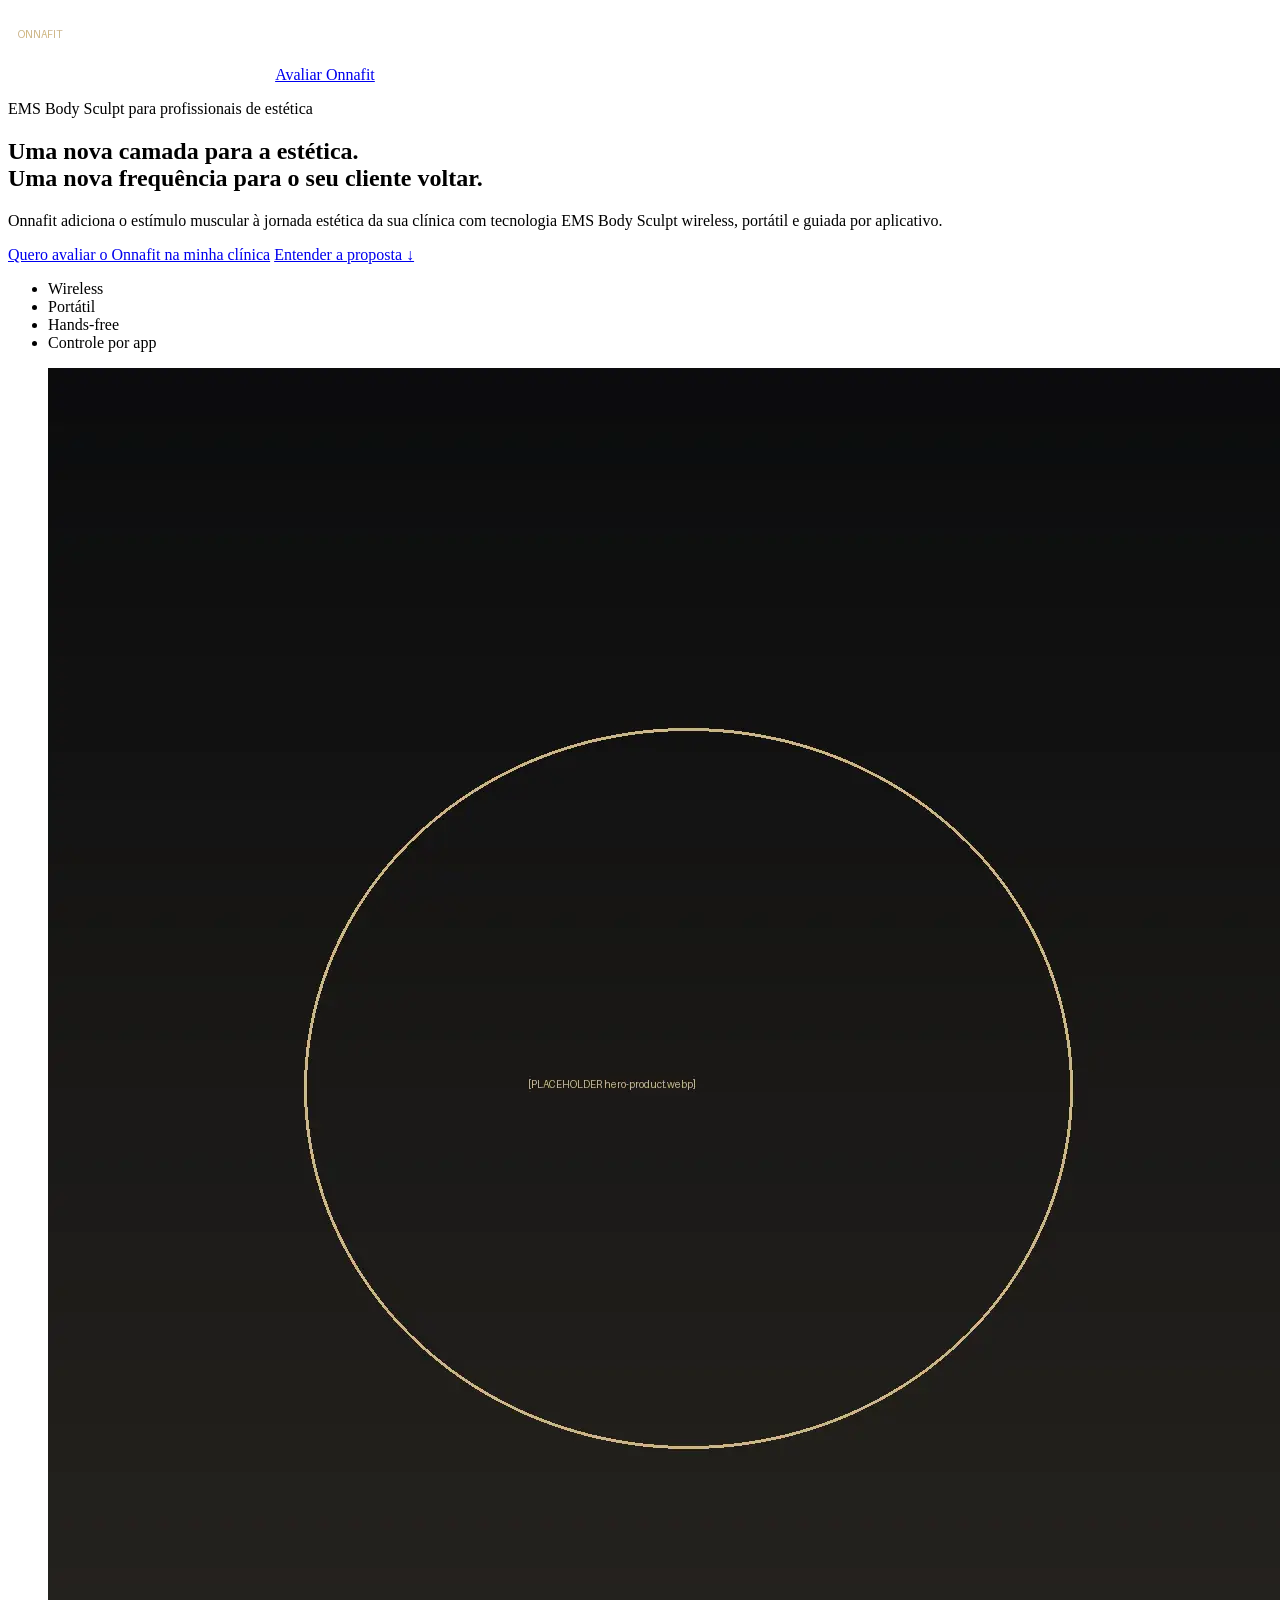
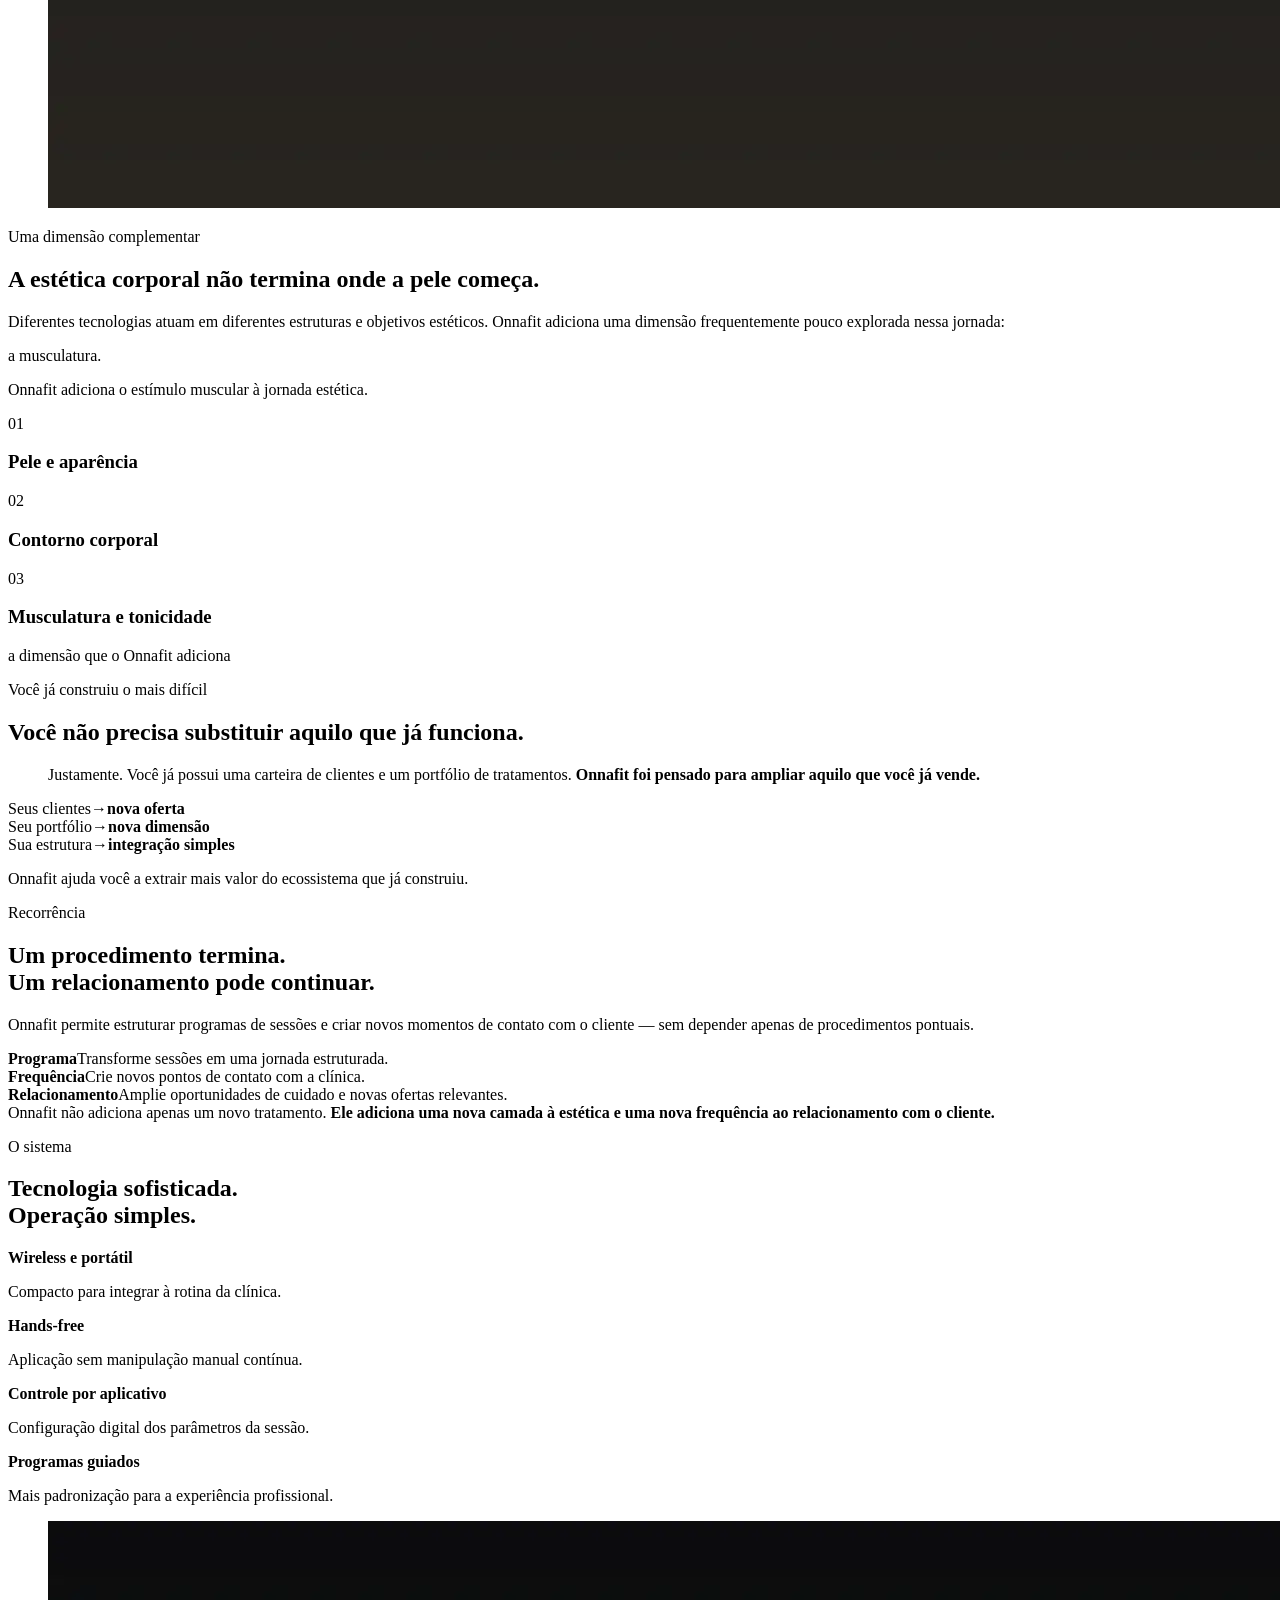
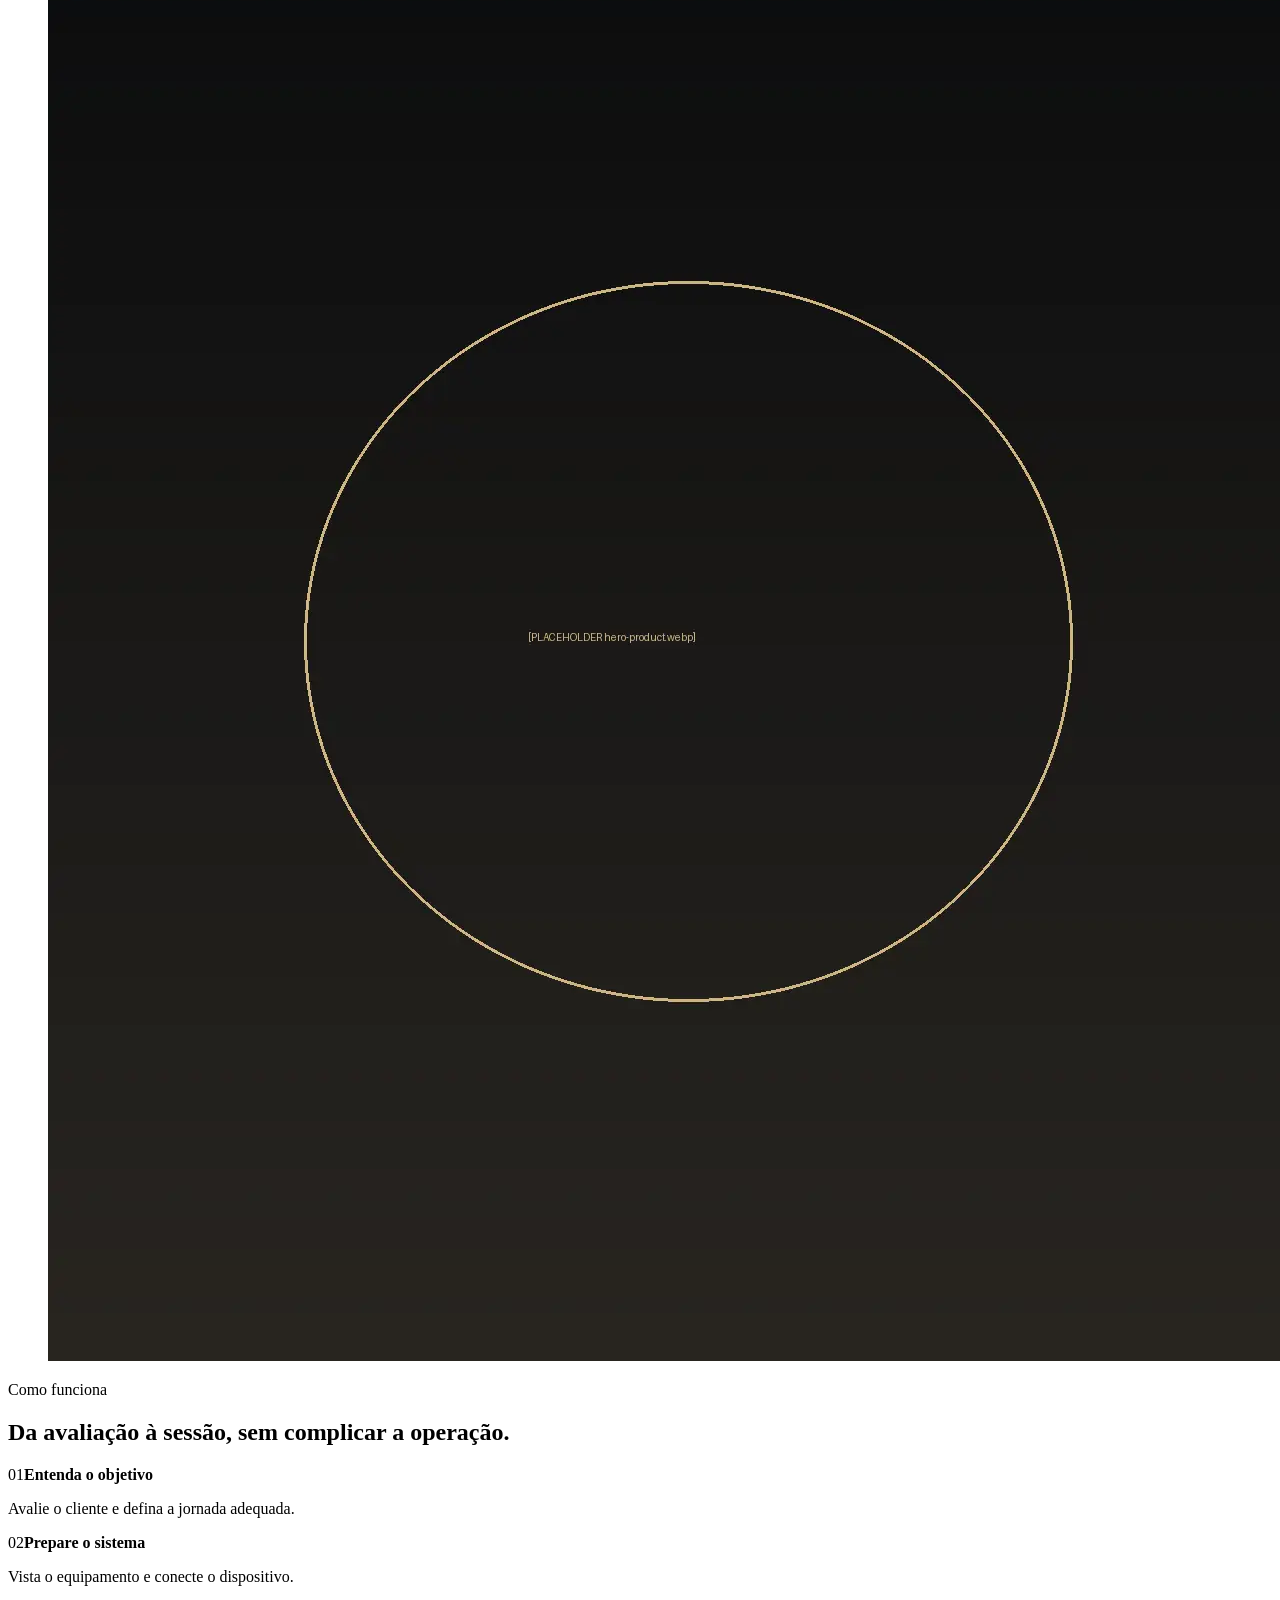
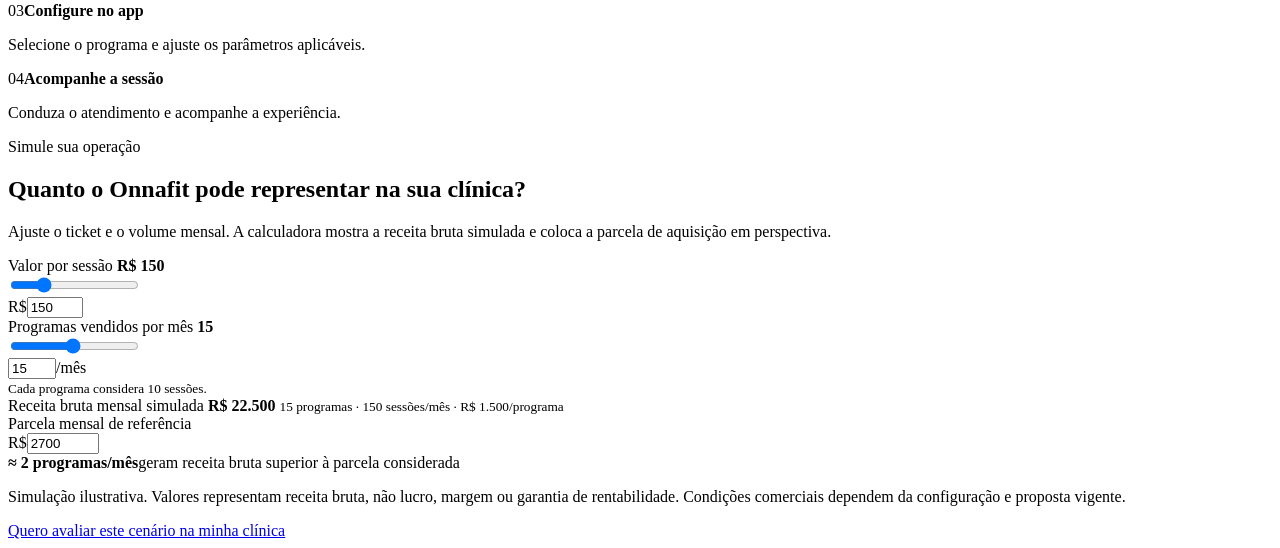
==== clean-preview/index.html @ ffbfd0e7 "Publica clean preview da LP no main" ====
<!doctype html>
<html lang="pt-BR">
<head>
  <meta charset="utf-8">
  <meta name="viewport" content="width=device-width,initial-scale=1,viewport-fit=cover">
  <title>Onnafit — Uma nova camada para a estética</title>
  <meta name="description" content="Onnafit adiciona o estímulo muscular à jornada estética da sua clínica, criando novas possibilidades de recorrência e relacionamento com seus clientes.">
  <meta name="robots" content="noindex,nofollow">
  <meta name="theme-color" content="#0b0c0d">
  <link rel="preconnect" href="https://fonts.googleapis.com">
  <link rel="preconnect" href="https://fonts.gstatic.com" crossorigin>
  <link href="https://fonts.googleapis.com/css2?family=Manrope:wght@400;500;600;700;800&display=swap" rel="stylesheet">
  <link rel="stylesheet" href="styles.css">
</head>
<body>
<header class="topbar">
  <div class="wrap topbar-inner">
    <img src="../assets/onnafit-logo.webp" alt="Onnafit" class="logo">
    <a class="btn btn-outline btn-small" href="#contato">Avaliar Onnafit</a>
  </div>
</header>

<main>
  <section class="hero dark">
    <div class="wrap hero-grid">
      <div class="hero-copy">
        <p class="eyebrow">EMS Body Sculpt para profissionais de estética</p>
        <h1>Uma nova camada para a estética.<br><span>Uma nova frequência para o seu cliente voltar.</span></h1>
        <p class="hero-lead">Onnafit adiciona o estímulo muscular à jornada estética da sua clínica com tecnologia EMS Body Sculpt wireless, portátil e guiada por aplicativo.</p>
        <div class="hero-actions">
          <a class="btn btn-gold" href="#contato">Quero avaliar o Onnafit na minha clínica</a>
          <a class="text-link" href="#camada">Entender a proposta ↓</a>
        </div>
        <ul class="attribute-line"><li>Wireless</li><li>Portátil</li><li>Hands-free</li><li>Controle por app</li></ul>
      </div>
      <figure class="hero-media">
        <img src="../assets/hero-product.webp" alt="Sistema Onnafit com vestimenta, dispositivo e aplicativo">
      </figure>
    </div>
  </section>

  <section class="section light" id="camada">
    <div class="wrap split-intro">
      <div>
        <p class="eyebrow ink">Uma dimensão complementar</p>
        <h2>A estética corporal não termina onde a pele começa.</h2>
      </div>
      <div class="intro-copy">
        <p>Diferentes tecnologias atuam em diferentes estruturas e objetivos estéticos. Onnafit adiciona uma dimensão frequentemente pouco explorada nessa jornada:</p>
        <p class="muscle-word">a musculatura.</p>
        <p class="strong-line">Onnafit adiciona o estímulo muscular à jornada estética.</p>
      </div>
    </div>

    <div class="wrap dimensions" aria-label="Dimensões da jornada estética">
      <article><span>01</span><h3>Pele e aparência</h3></article>
      <article><span>02</span><h3>Contorno corporal</h3></article>
      <article class="active"><span>03</span><h3>Musculatura e tonicidade</h3><p>a dimensão que o Onnafit adiciona</p></article>
    </div>
  </section>

  <section class="section cream" id="complementaridade">
    <div class="wrap statement-grid">
      <div>
        <p class="eyebrow ink">Você já construiu o mais difícil</p>
        <h2>Você não precisa substituir aquilo que já funciona.</h2>
      </div>
      <blockquote>Justamente. Você já possui uma carteira de clientes e um portfólio de tratamentos. <strong>Onnafit foi pensado para ampliar aquilo que você já vende.</strong></blockquote>
    </div>
    <div class="wrap value-map">
      <div><span>Seus clientes</span><b>→</b><strong>nova oferta</strong></div>
      <div><span>Seu portfólio</span><b>→</b><strong>nova dimensão</strong></div>
      <div><span>Sua estrutura</span><b>→</b><strong>integração simples</strong></div>
    </div>
    <p class="wrap center-closing">Onnafit ajuda você a extrair mais valor do ecossistema que já construiu.</p>
  </section>

  <section class="section dark" id="recorrencia">
    <div class="wrap recurring-grid">
      <div class="recurring-copy">
        <p class="eyebrow">Recorrência</p>
        <h2>Um procedimento termina.<br><span>Um relacionamento pode continuar.</span></h2>
        <p>Onnafit permite estruturar programas de sessões e criar novos momentos de contato com o cliente — sem depender apenas de procedimentos pontuais.</p>
      </div>
      <div class="recurring-cards">
        <article><strong>Programa</strong><span>Transforme sessões em uma jornada estruturada.</span></article>
        <article><strong>Frequência</strong><span>Crie novos pontos de contato com a clínica.</span></article>
        <article><strong>Relacionamento</strong><span>Amplie oportunidades de cuidado e novas ofertas relevantes.</span></article>
      </div>
    </div>
    <div class="wrap thesis-box">Onnafit não adiciona apenas um novo tratamento. <strong>Ele adiciona uma nova camada à estética e uma nova frequência ao relacionamento com o cliente.</strong></div>
  </section>

  <section class="section light" id="produto">
    <div class="wrap product-grid">
      <div class="product-copy">
        <p class="eyebrow ink">O sistema</p>
        <h2>Tecnologia sofisticada.<br><span>Operação simples.</span></h2>
        <div class="features">
          <article><b>Wireless e portátil</b><p>Compacto para integrar à rotina da clínica.</p></article>
          <article><b>Hands-free</b><p>Aplicação sem manipulação manual contínua.</p></article>
          <article><b>Controle por aplicativo</b><p>Configuração digital dos parâmetros da sessão.</p></article>
          <article><b>Programas guiados</b><p>Mais padronização para a experiência profissional.</p></article>
        </div>
      </div>
      <figure class="product-media">
        <img src="https://onafit.xn--tria-4na.com/assets/protocolos.webp" alt="Ecossistema Onnafit com vestimenta, dispositivo e aplicativo" loading="lazy" onerror="this.onerror=null;this.src='../assets/hero-product.webp'">
      </figure>
    </div>
  </section>

  <section class="section cream" id="como-funciona">
    <div class="wrap">
      <p class="eyebrow ink">Como funciona</p>
      <h2 class="compact-title">Da avaliação à sessão, sem complicar a operação.</h2>
      <div class="steps">
        <article><span>01</span><b>Entenda o objetivo</b><p>Avalie o cliente e defina a jornada adequada.</p></article>
        <article><span>02</span><b>Prepare o sistema</b><p>Vista o equipamento e conecte o dispositivo.</p></article>
        <article><span>03</span><b>Configure no app</b><p>Selecione o programa e ajuste os parâmetros aplicáveis.</p></article>
        <article><span>04</span><b>Acompanhe a sessão</b><p>Conduza o atendimento e acompanhe a experiência.</p></article>
      </div>
    </div>
  </section>

  <section class="section light" id="calculadora">
    <div class="wrap calc-intro">
      <div>
        <p class="eyebrow ink">Simule sua operação</p>
        <h2>Quanto o Onnafit pode representar na sua clínica?</h2>
      </div>
      <p>Ajuste o ticket e o volume mensal. A calculadora mostra a receita bruta simulada e coloca a parcela de aquisição em perspectiva.</p>
    </div>

    <div class="wrap calculator" id="calculator">
      <div class="calc-controls">
        <div>
          <label>Valor por sessão <strong id="priceLabel">R$ 150</strong></label>
          <div class="control-row"><input id="priceRange" type="range" min="120" max="250" step="5" value="150"><div class="number-box"><span>R$</span><input id="priceInput" type="number" min="120" max="250" step="5" value="150" inputmode="numeric"></div></div>
        </div>
        <div>
          <label>Programas vendidos por mês <strong id="programLabel">15</strong></label>
          <div class="control-row"><input id="programRange" type="range" min="1" max="30" step="1" value="15"><div class="number-box"><input id="programInput" type="number" min="1" max="30" step="1" value="15" inputmode="numeric"><span>/mês</span></div></div>
          <small>Cada programa considera 10 sessões.</small>
        </div>
      </div>

      <div class="calc-output">
        <div class="revenue-card">
          <span>Receita bruta mensal simulada</span>
          <strong id="monthlyRevenue">R$ 22.500</strong>
          <small id="scenarioText">15 programas · 150 sessões/mês · R$ 1.500/programa</small>
        </div>
        <div class="installment-card">
          <label for="installmentInput">Parcela mensal de referência</label>
          <div class="installment-input"><span>R$</span><input id="installmentInput" type="number" min="500" max="20000" step="50" value="2700" inputmode="numeric"></div>
          <div class="equivalence"><strong id="equivalentPrograms">≈ 2 programas/mês</strong><span>geram receita bruta superior à parcela considerada</span></div>
        </div>
      </div>
      <p class="legal-note">Simulação ilustrativa. Valores representam receita bruta, não lucro, margem ou garantia de rentabilidade. Condições comerciais dependem da configuração e proposta vigente.</p>
      <div class="calc-cta" id="contato"><a href="#" class="btn btn-gold">Quero avaliar este cenário na minha clínica</a></div>
    </div>
  </section>
</main>

<script src="app.js" defer></script>
</body>
</html>
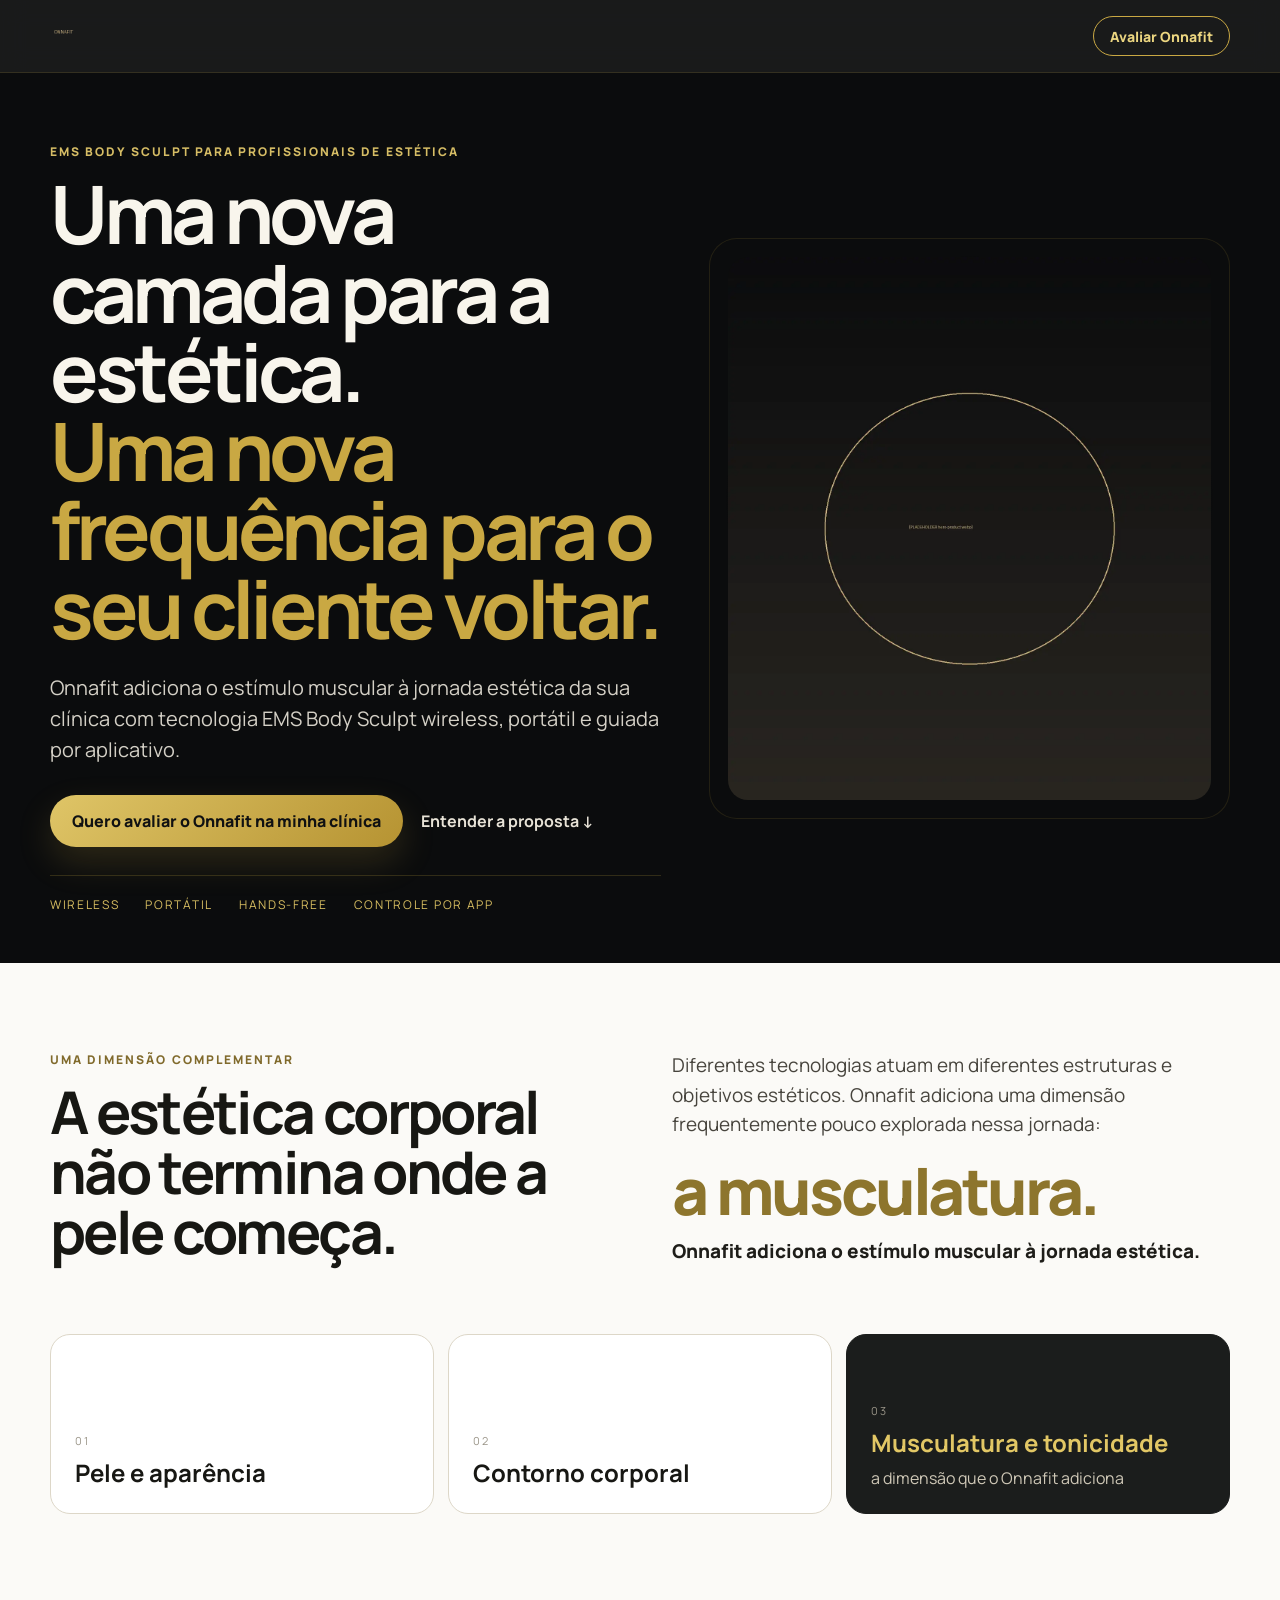
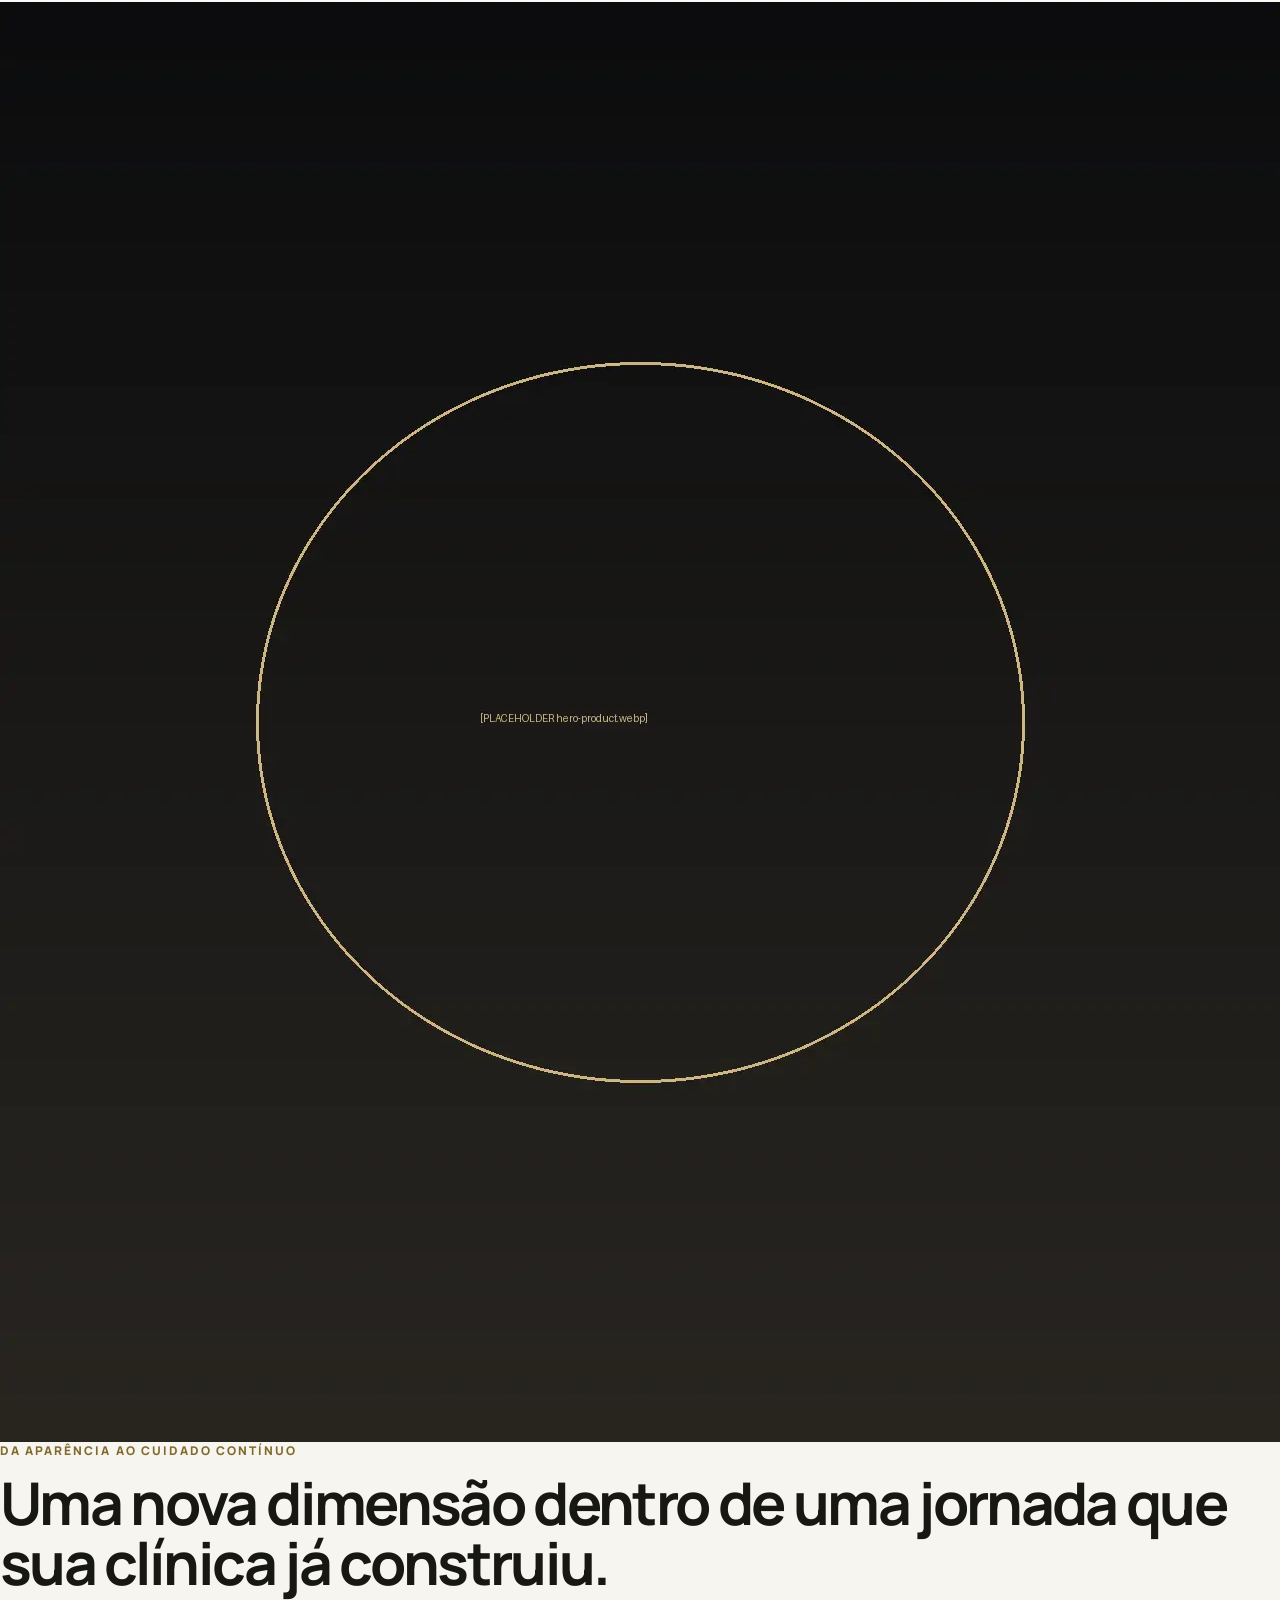
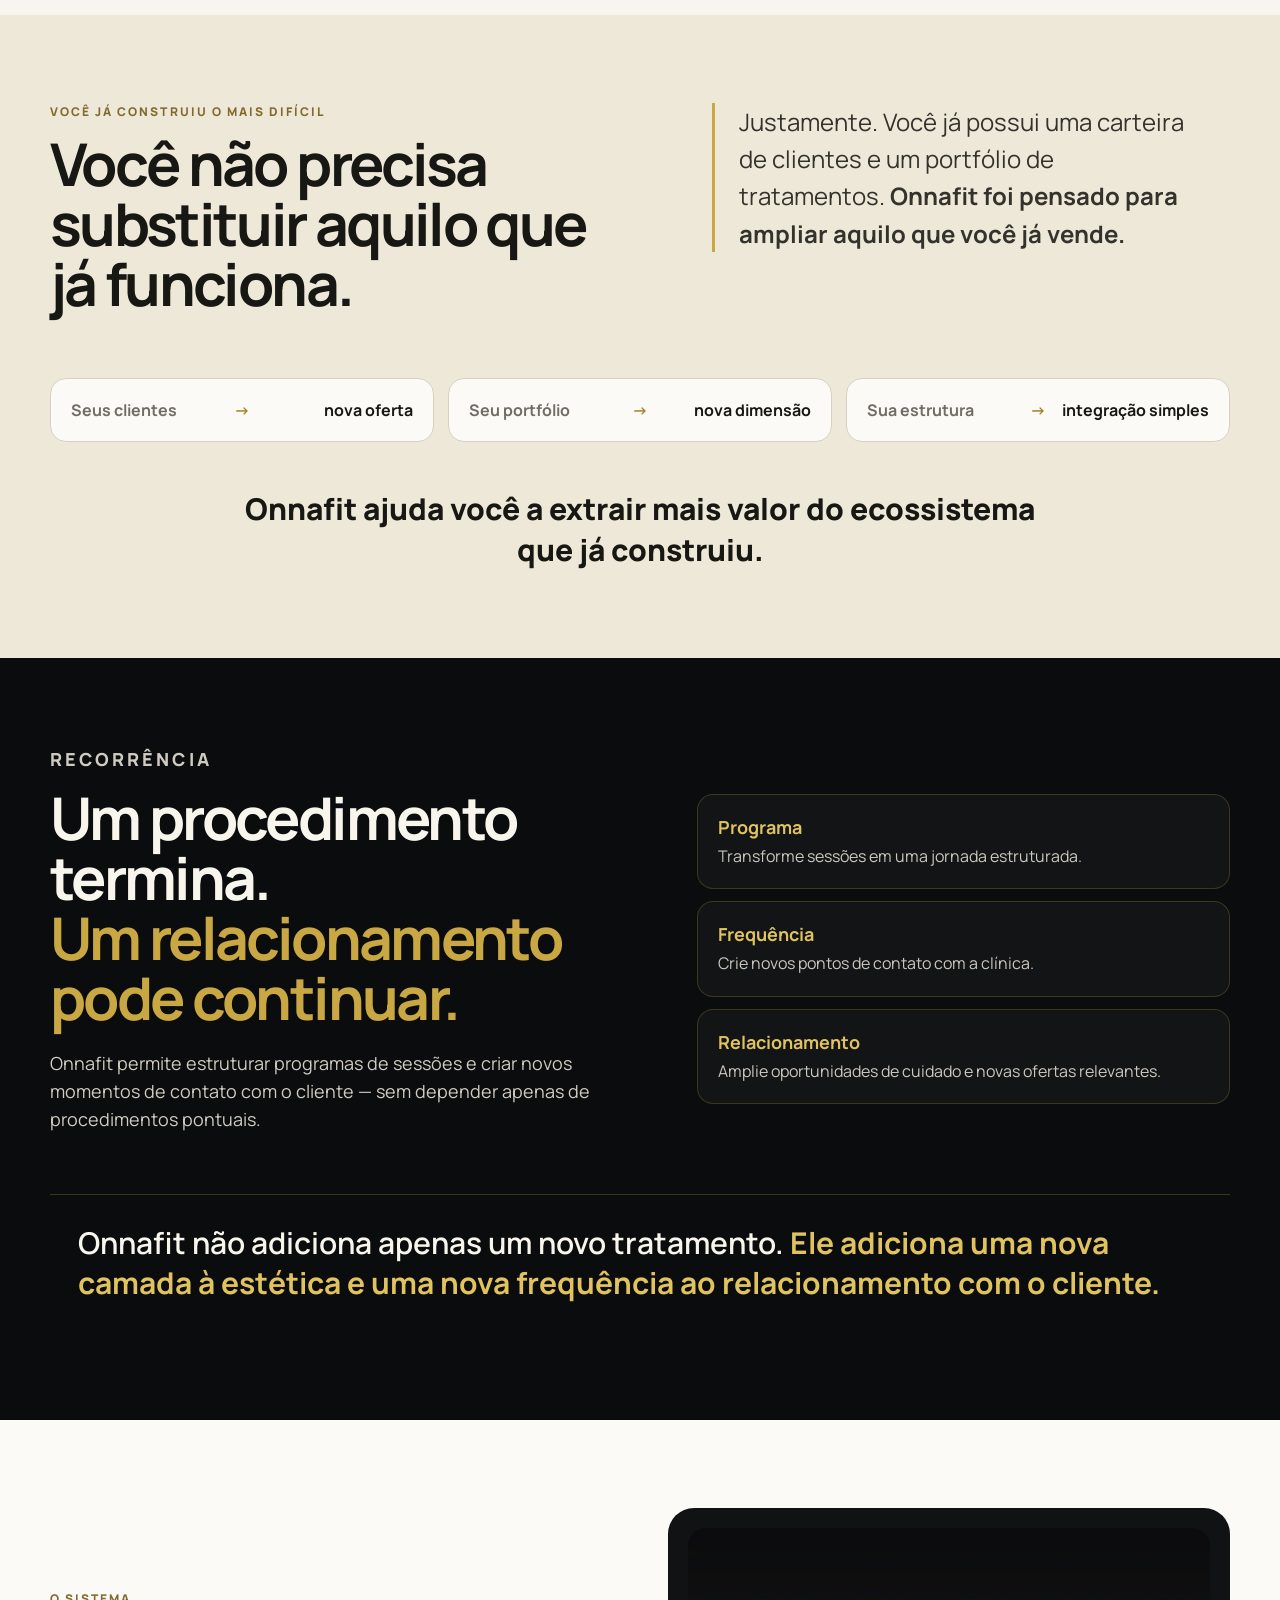
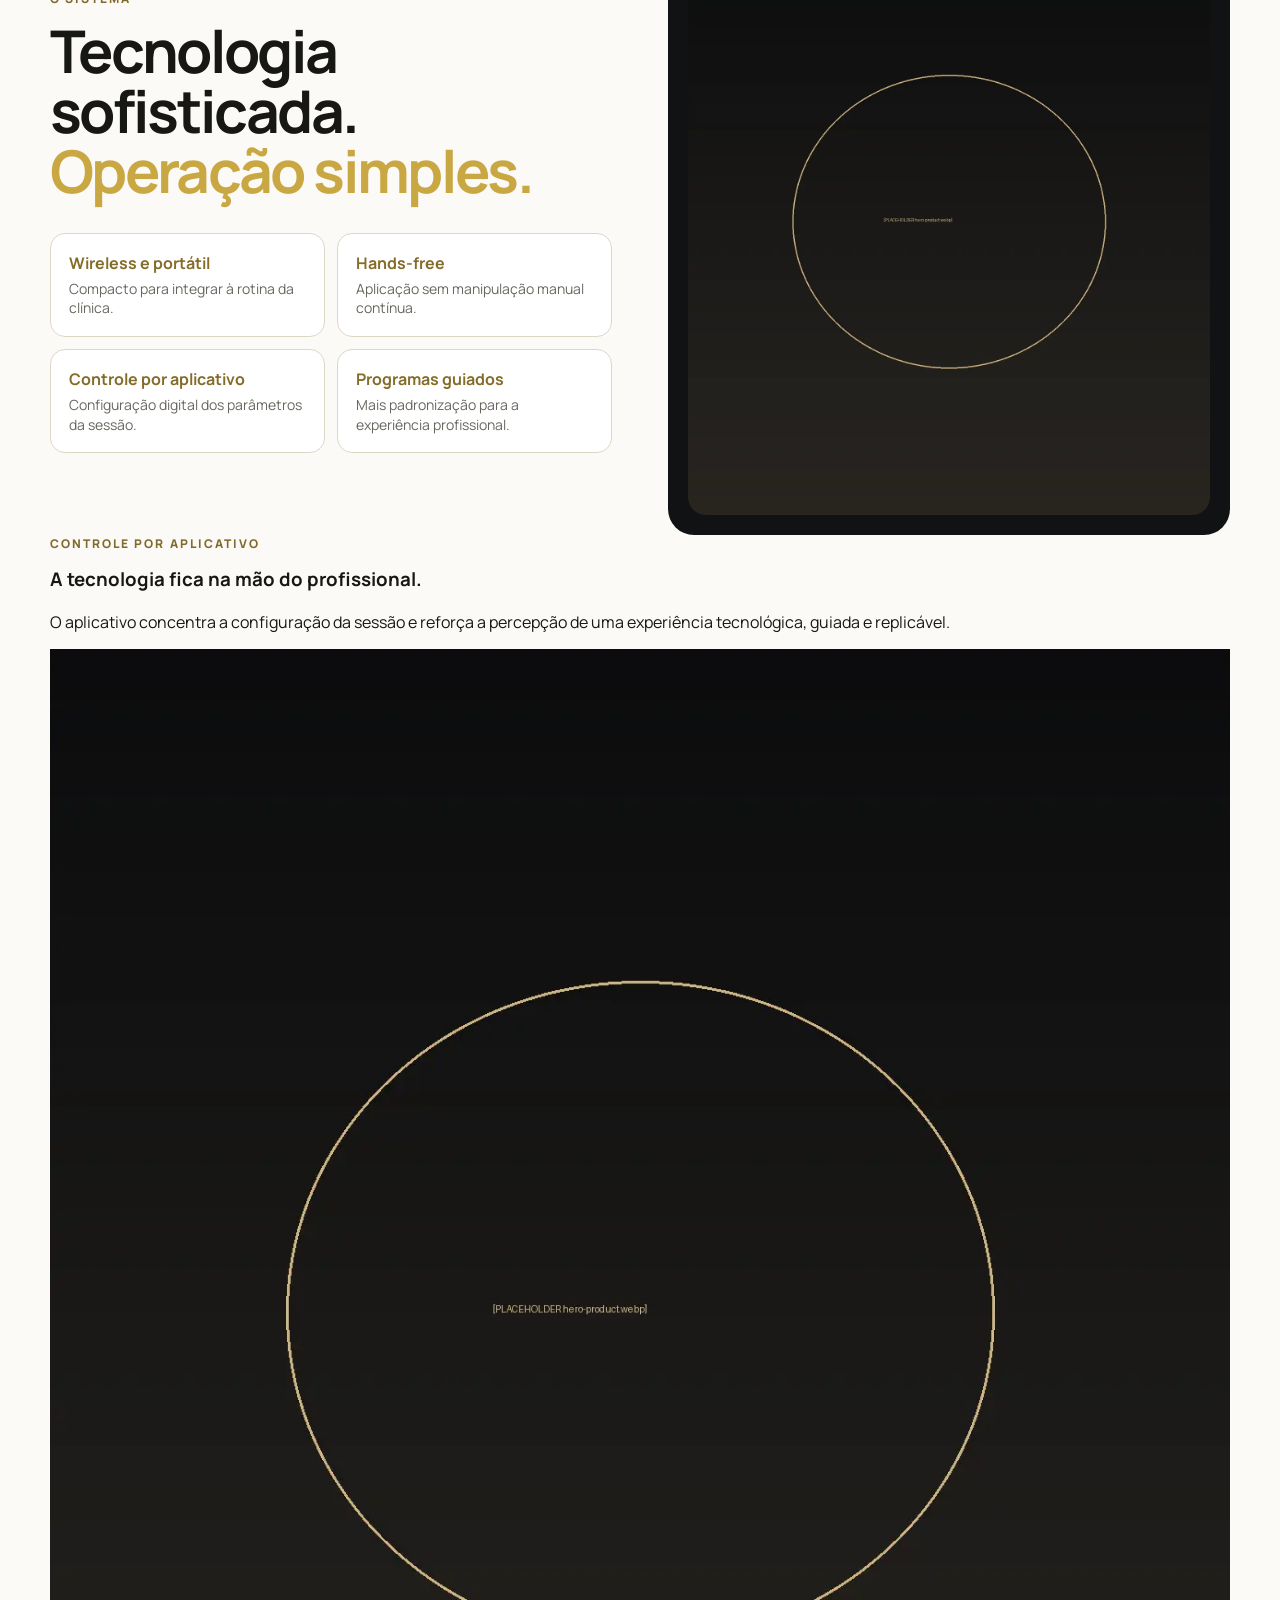
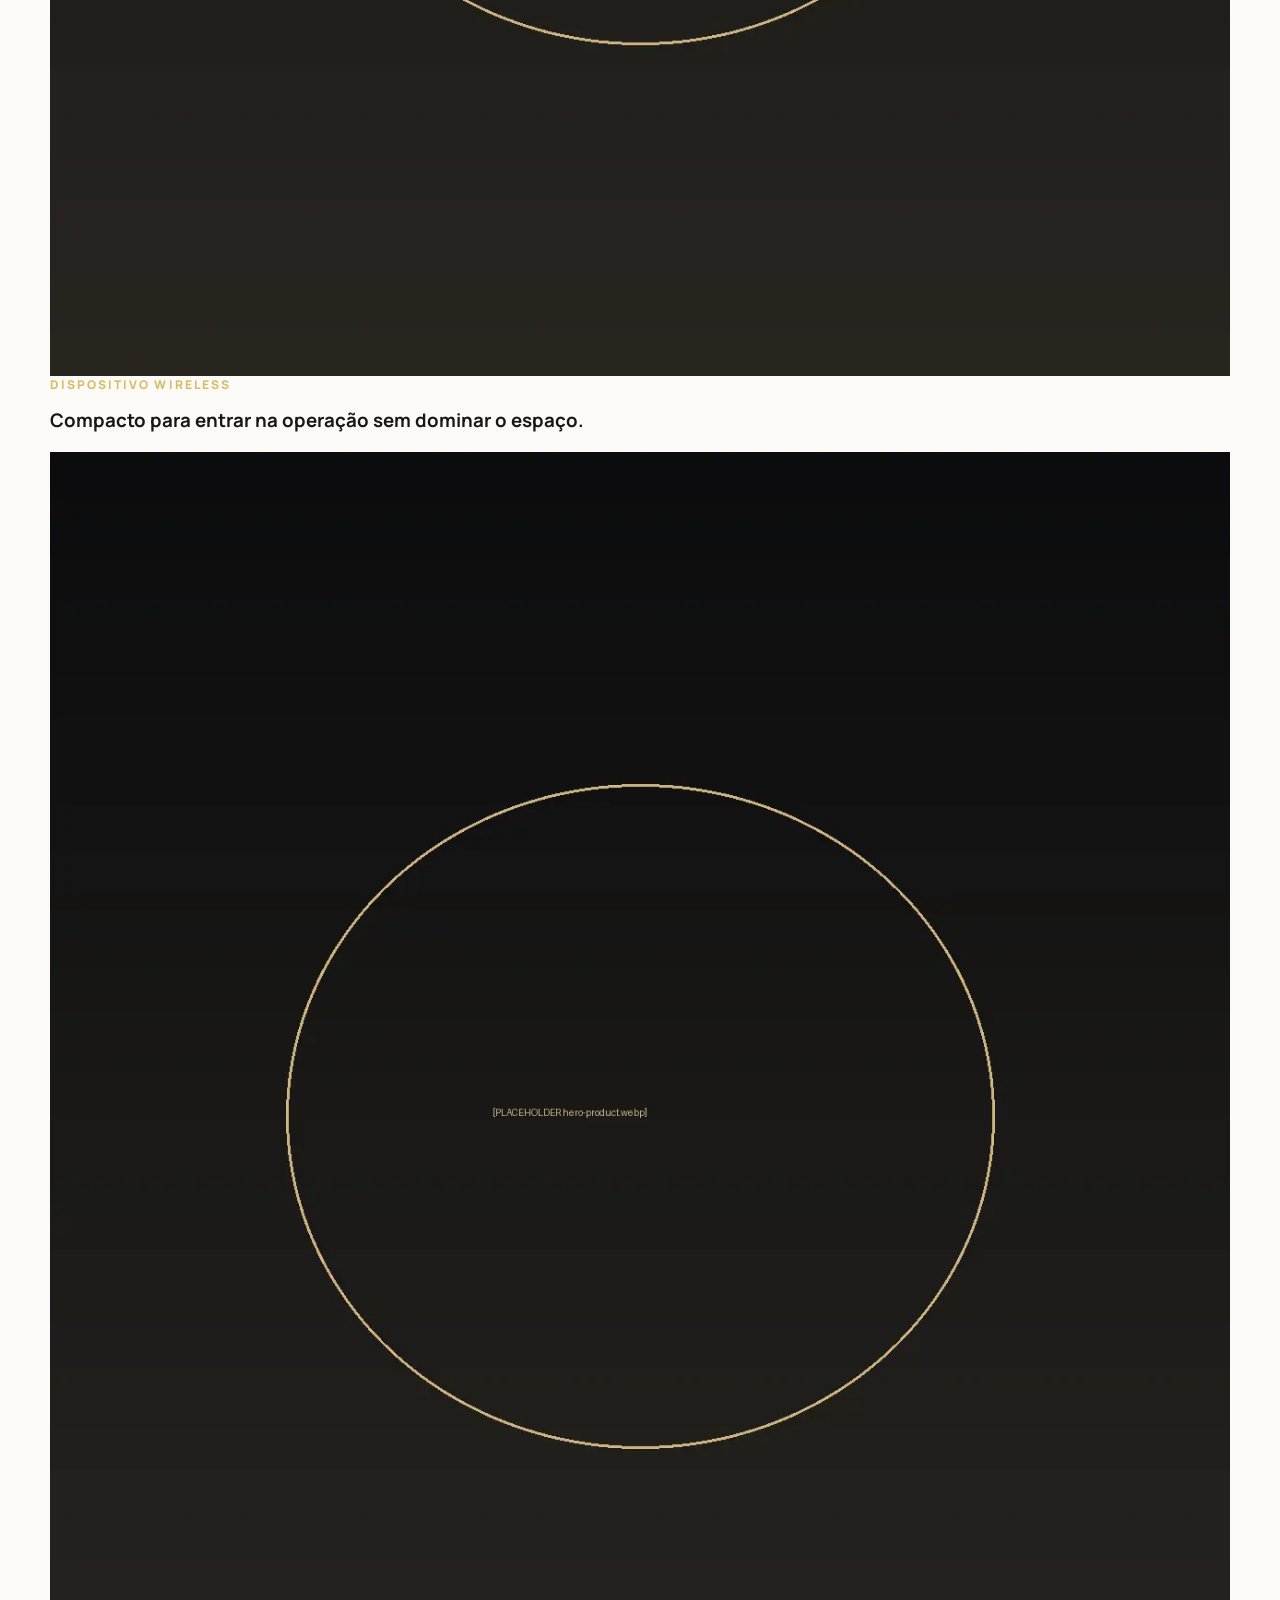
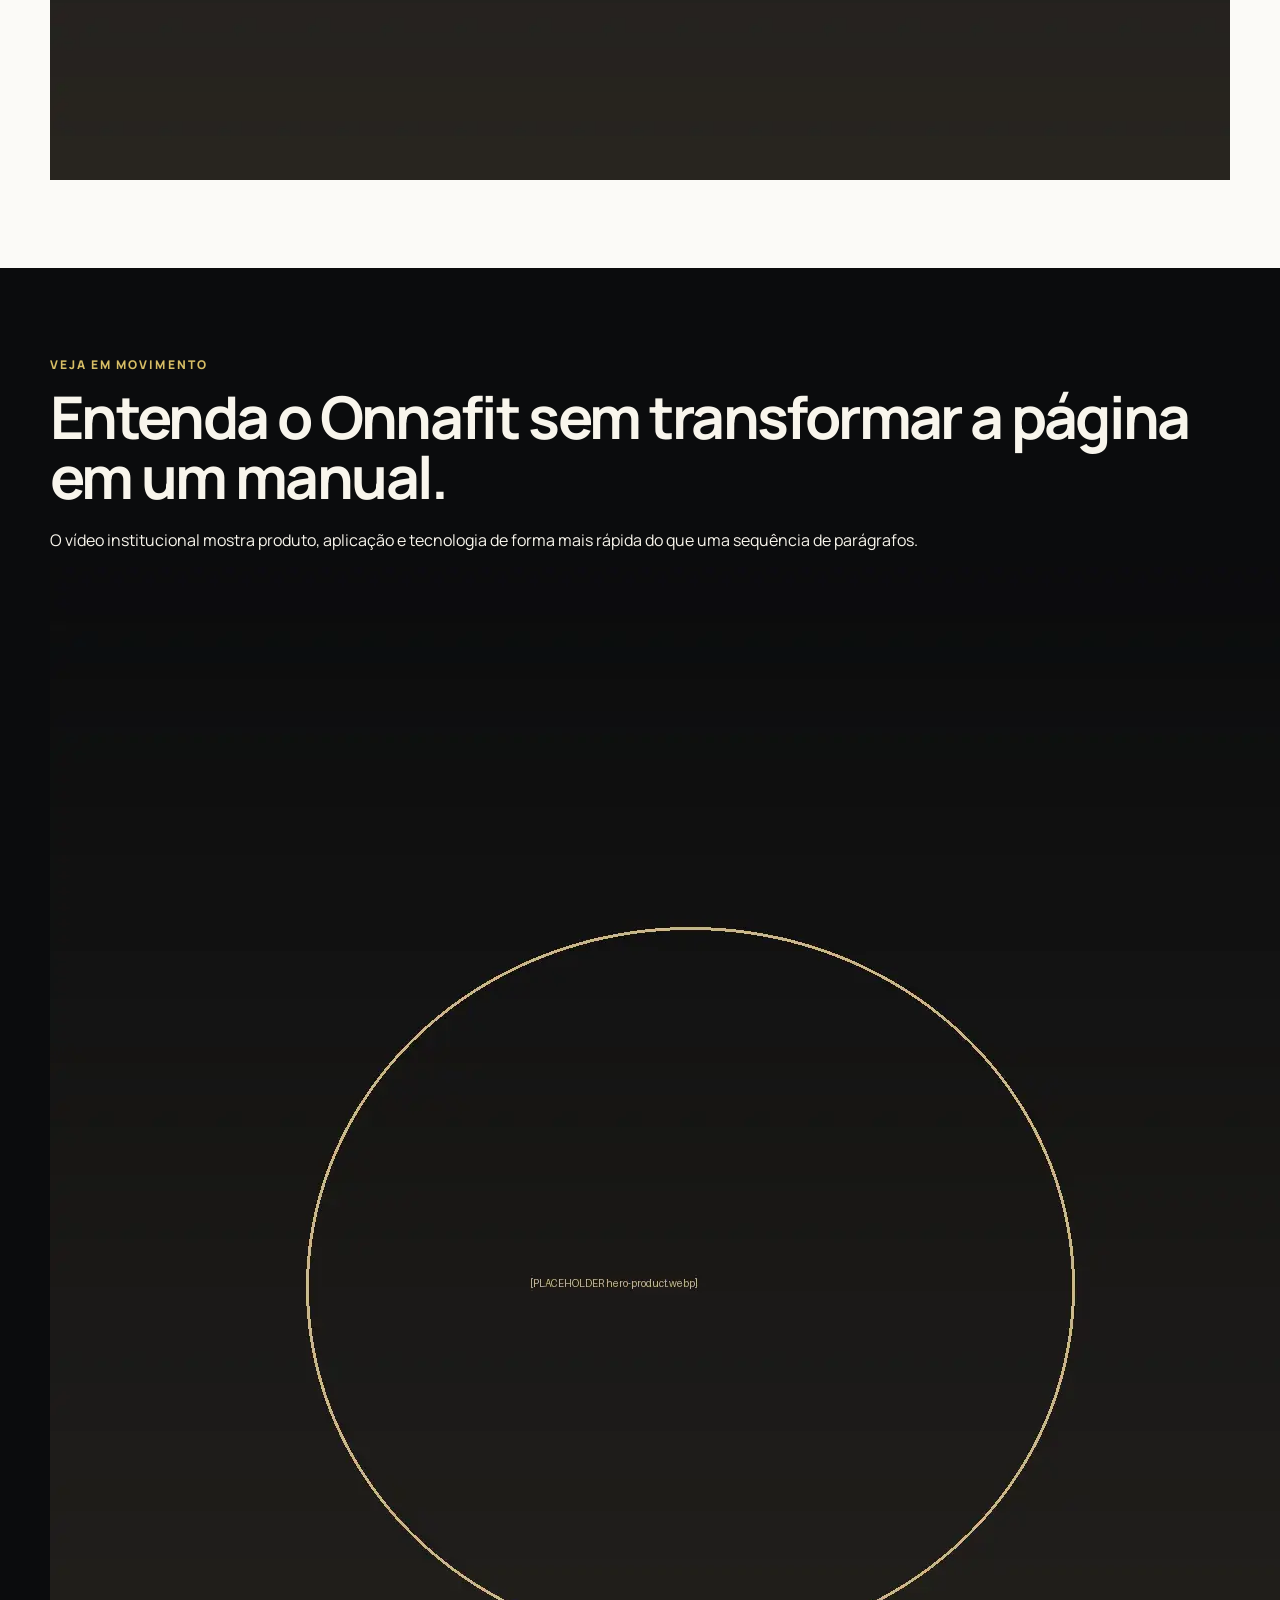
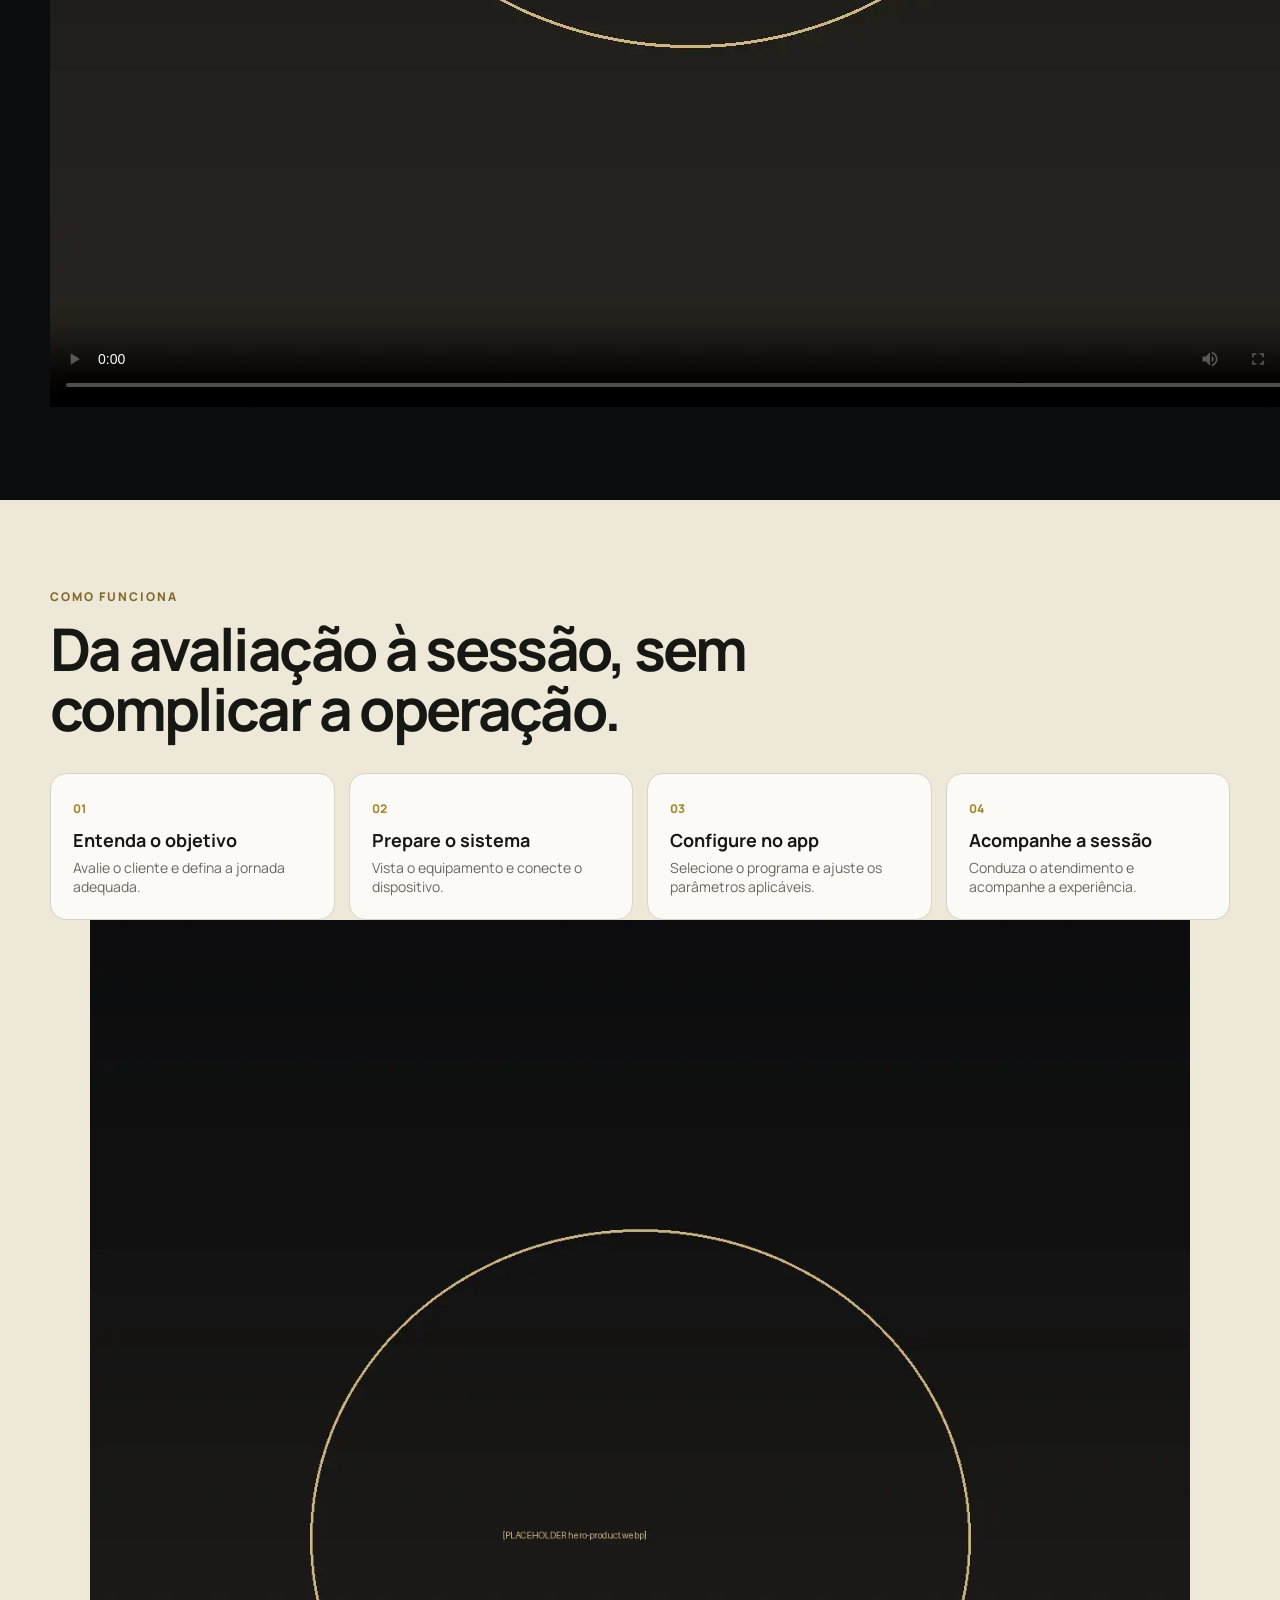
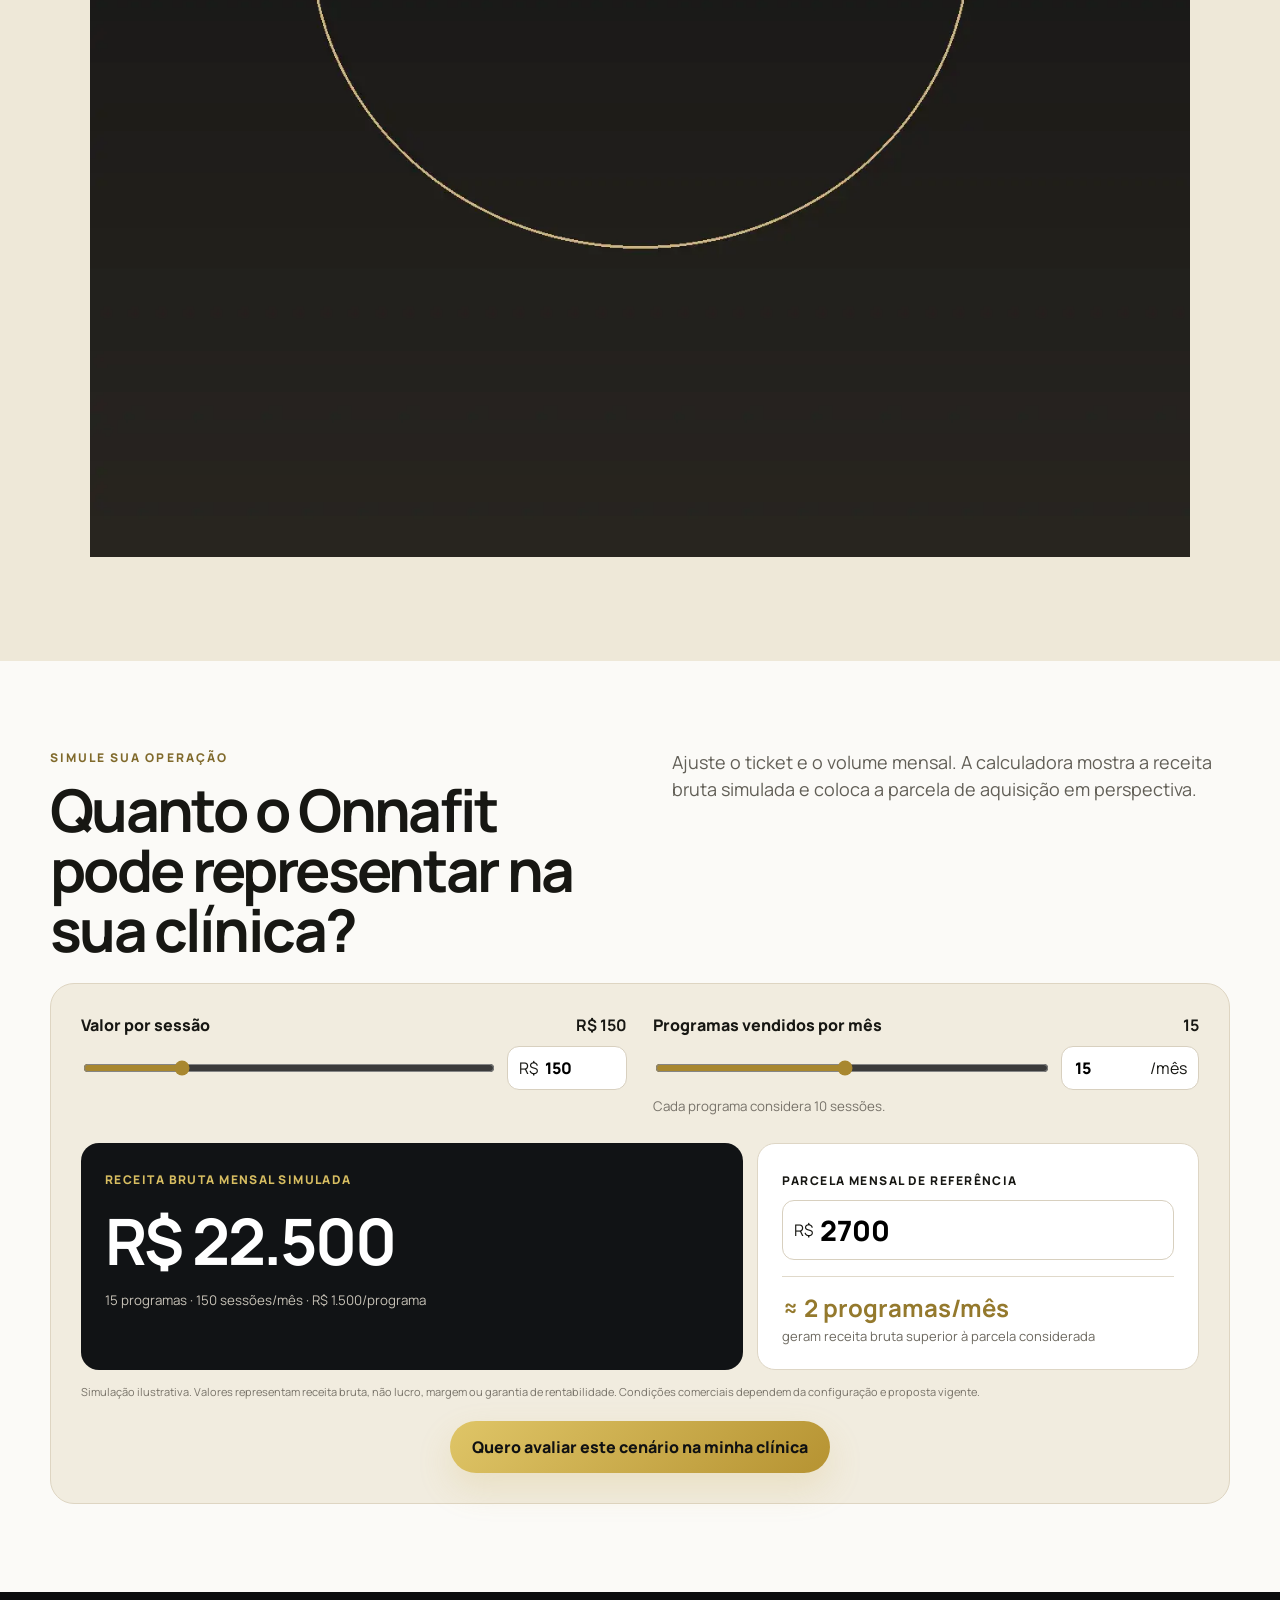
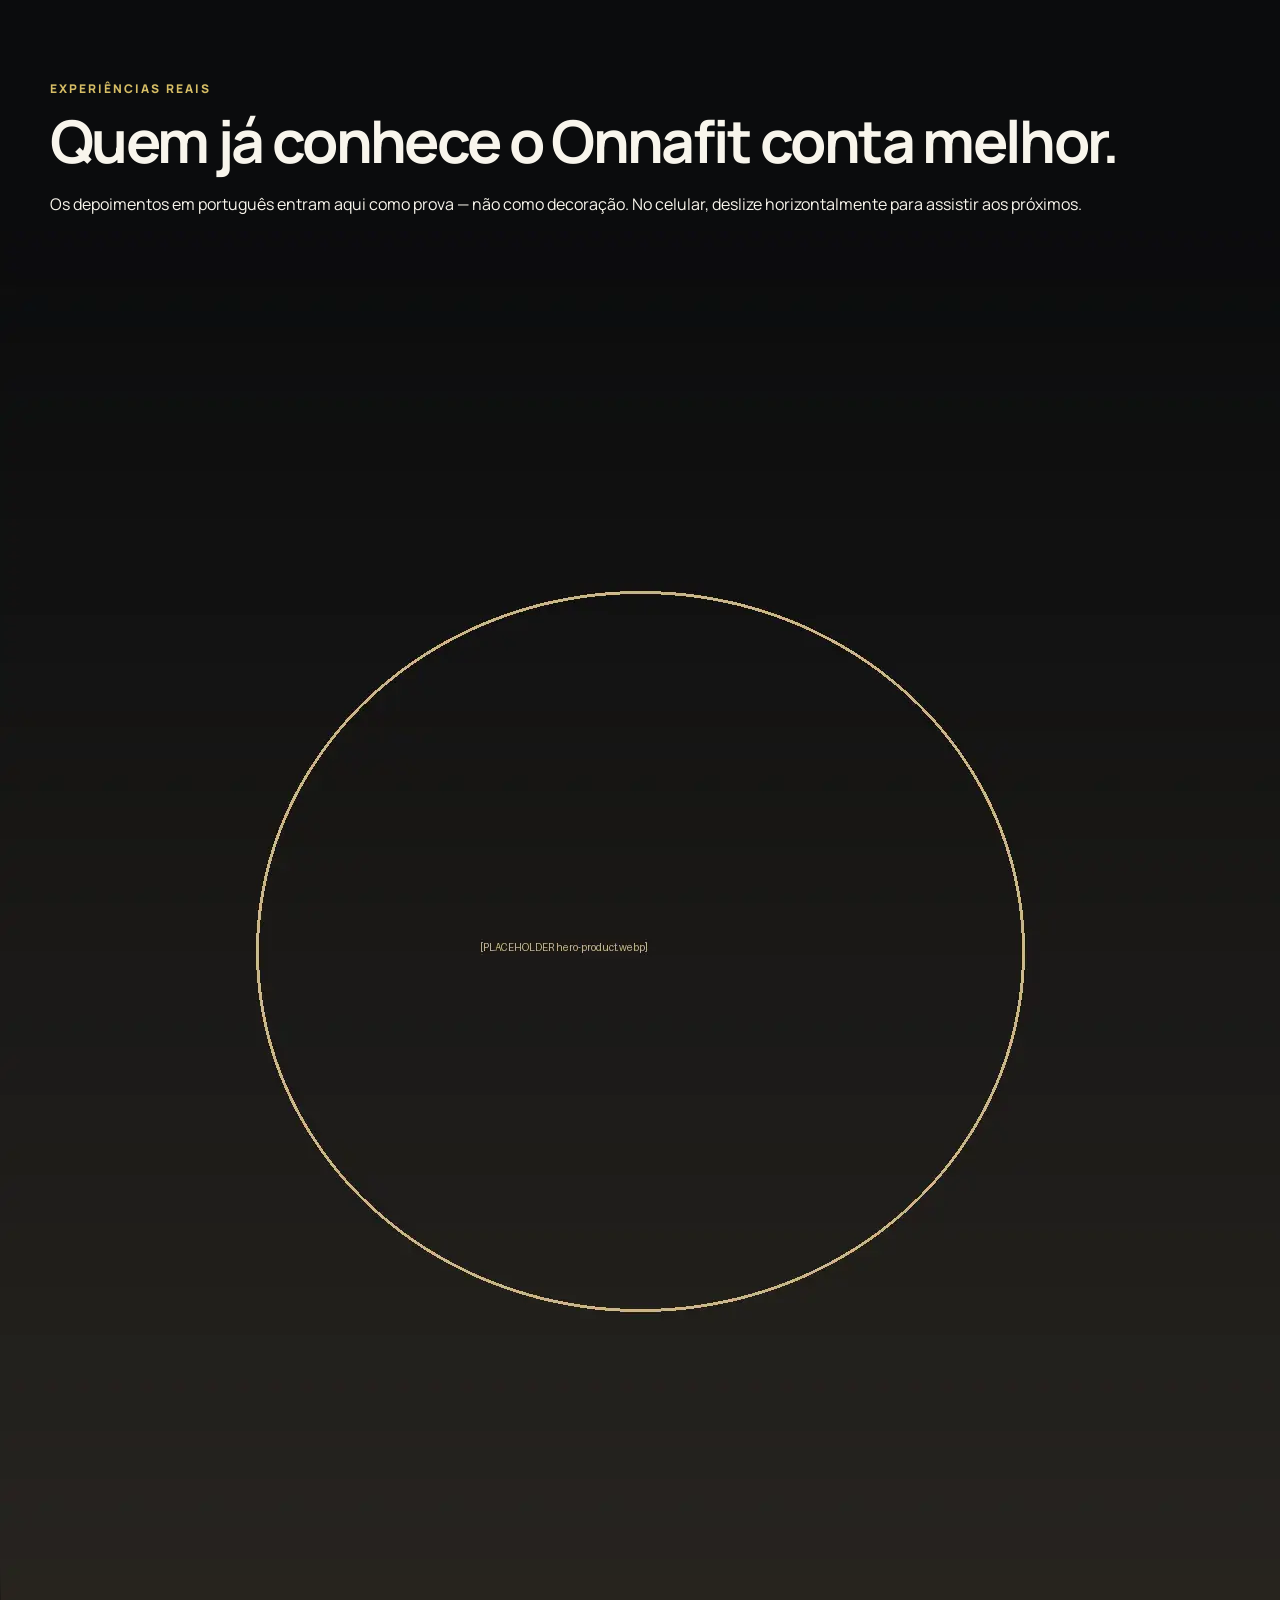
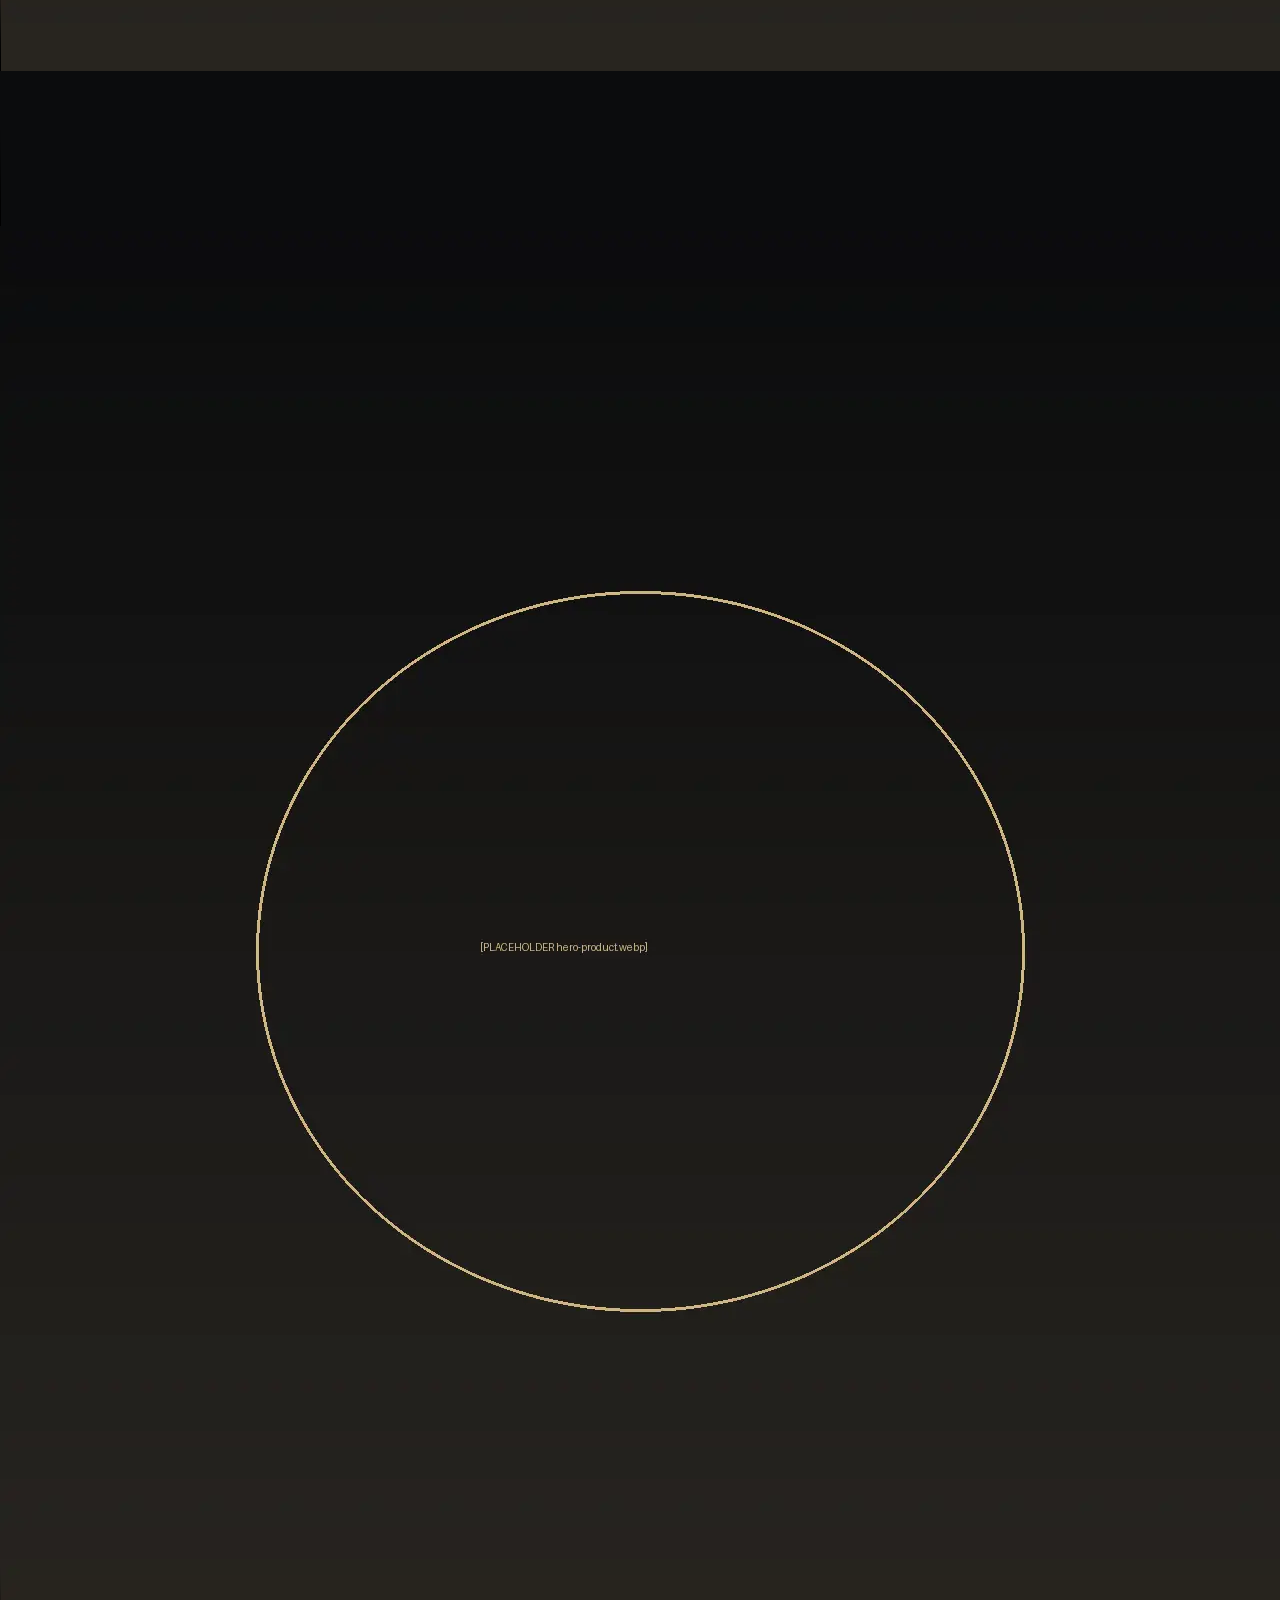
==== commit 591b2ccd: "Adiciona imagens e videos a clean preview" ====
--- a/clean-preview/index.html
+++ b/clean-preview/index.html
@@ -34,7 +34,7 @@
         <ul class="attribute-line"><li>Wireless</li><li>Portátil</li><li>Hands-free</li><li>Controle por app</li></ul>
       </div>
       <figure class="hero-media">
-        <img src="../assets/hero-product.webp" alt="Sistema Onnafit com vestimenta, dispositivo e aplicativo">
+        <img src="../assets/hero-product.webp" alt="Sistema Onnafit em aplicação com controle pelo aplicativo">
       </figure>
     </div>
   </section>
@@ -56,6 +56,16 @@
       <article><span>01</span><h3>Pele e aparência</h3></article>
       <article><span>02</span><h3>Contorno corporal</h3></article>
       <article class="active"><span>03</span><h3>Musculatura e tonicidade</h3><p>a dimensão que o Onnafit adiciona</p></article>
+    </div>
+  </section>
+
+  <section class="media-break" aria-label="Onnafit no ambiente de estética">
+    <div class="media-break-image">
+      <img src="https://onnafit.com/wp-content/uploads/2024/06/beauty-center-onnafit-1024x555.jpg" alt="Onnafit integrado a um centro de estética" loading="lazy" onerror="this.onerror=null;this.src='../assets/hero-product.webp'">
+    </div>
+    <div class="media-break-copy">
+      <p class="eyebrow ink">Da aparência ao cuidado contínuo</p>
+      <h2>Uma nova dimensão dentro de uma jornada que sua clínica já construiu.</h2>
     </div>
   </section>
 
@@ -107,18 +117,57 @@
         <img src="https://onafit.xn--tria-4na.com/assets/protocolos.webp" alt="Ecossistema Onnafit com vestimenta, dispositivo e aplicativo" loading="lazy" onerror="this.onerror=null;this.src='../assets/hero-product.webp'">
       </figure>
     </div>
+
+    <div class="wrap tech-showcase">
+      <article class="tech-panel app-panel">
+        <div>
+          <p class="eyebrow ink">Controle por aplicativo</p>
+          <h3>A tecnologia fica na mão do profissional.</h3>
+          <p>O aplicativo concentra a configuração da sessão e reforça a percepção de uma experiência tecnológica, guiada e replicável.</p>
+        </div>
+        <img src="https://onnafit.com/wp-content/uploads/2024/01/app-movil-onnafit-1024x1024.png" alt="Aplicativo Onnafit em iPhone e iPad" loading="lazy" onerror="this.onerror=null;this.src='../assets/hero-product.webp'">
+      </article>
+      <article class="tech-panel device-panel">
+        <div>
+          <p class="eyebrow">Dispositivo wireless</p>
+          <h3>Compacto para entrar na operação sem dominar o espaço.</h3>
+        </div>
+        <img src="https://onnafit.com/wp-content/uploads/2024/01/onnafit-dispositivo-wireless-1024x1024.png" alt="Dispositivo EMS wireless Onnafit" loading="lazy" onerror="this.onerror=null;this.src='../assets/hero-product.webp'">
+      </article>
+    </div>
+  </section>
+
+  <section class="section dark video-section" id="video-institucional">
+    <div class="wrap video-layout">
+      <div class="video-copy">
+        <p class="eyebrow">Veja em movimento</p>
+        <h2>Entenda o Onnafit sem transformar a página em um manual.</h2>
+        <p>O vídeo institucional mostra produto, aplicação e tecnologia de forma mais rápida do que uma sequência de parágrafos.</p>
+      </div>
+      <div class="video-shell" id="institutionalShell">
+        <video id="institutionalVideo" controls preload="metadata" playsinline poster="../assets/hero-product.webp">
+          <source src="https://onafit.xn--tria-4na.com/assets/onnafit-institucional.mp4" type="video/mp4">
+        </video>
+        <iframe id="institutionalFallback" class="video-fallback" src="https://player.vimeo.com/video/1026107987?byline=0&portrait=0&title=0" title="Vídeo oficial Onnafit" allow="autoplay; fullscreen; picture-in-picture" allowfullscreen hidden></iframe>
+      </div>
+    </div>
   </section>
 
   <section class="section cream" id="como-funciona">
-    <div class="wrap">
-      <p class="eyebrow ink">Como funciona</p>
-      <h2 class="compact-title">Da avaliação à sessão, sem complicar a operação.</h2>
-      <div class="steps">
-        <article><span>01</span><b>Entenda o objetivo</b><p>Avalie o cliente e defina a jornada adequada.</p></article>
-        <article><span>02</span><b>Prepare o sistema</b><p>Vista o equipamento e conecte o dispositivo.</p></article>
-        <article><span>03</span><b>Configure no app</b><p>Selecione o programa e ajuste os parâmetros aplicáveis.</p></article>
-        <article><span>04</span><b>Acompanhe a sessão</b><p>Conduza o atendimento e acompanhe a experiência.</p></article>
-      </div>
+    <div class="wrap how-layout">
+      <div class="how-copy">
+        <p class="eyebrow ink">Como funciona</p>
+        <h2 class="compact-title">Da avaliação à sessão, sem complicar a operação.</h2>
+        <div class="steps">
+          <article><span>01</span><b>Entenda o objetivo</b><p>Avalie o cliente e defina a jornada adequada.</p></article>
+          <article><span>02</span><b>Prepare o sistema</b><p>Vista o equipamento e conecte o dispositivo.</p></article>
+          <article><span>03</span><b>Configure no app</b><p>Selecione o programa e ajuste os parâmetros aplicáveis.</p></article>
+          <article><span>04</span><b>Acompanhe a sessão</b><p>Conduza o atendimento e acompanhe a experiência.</p></article>
+        </div>
+      </div>
+      <figure class="how-media">
+        <img src="https://onnafit.com/wp-content/uploads/2024/06/dansei-ems-onnafit-centro-estetica-1024x1024.png" alt="Vestimenta Dansei e sistema Onnafit em contexto profissional" loading="lazy" onerror="this.onerror=null;this.src='../assets/hero-product.webp'">
+      </figure>
     </div>
   </section>
 
@@ -157,7 +206,22 @@
         </div>
       </div>
       <p class="legal-note">Simulação ilustrativa. Valores representam receita bruta, não lucro, margem ou garantia de rentabilidade. Condições comerciais dependem da configuração e proposta vigente.</p>
-      <div class="calc-cta" id="contato"><a href="#" class="btn btn-gold">Quero avaliar este cenário na minha clínica</a></div>
+      <div class="calc-cta" id="contato"><a href="#provas" class="btn btn-gold">Quero avaliar este cenário na minha clínica</a></div>
+    </div>
+  </section>
+
+  <section class="section dark proof-section" id="provas">
+    <div class="wrap proof-heading">
+      <div><p class="eyebrow">Experiências reais</p><h2>Quem já conhece o Onnafit conta melhor.</h2></div>
+      <p>Os depoimentos em português entram aqui como prova — não como decoração. No celular, deslize horizontalmente para assistir aos próximos.</p>
+    </div>
+    <div class="proof-track" id="proofTrack">
+      <article class="proof-card"><video controls preload="metadata" playsinline poster="../assets/hero-product.webp"><source src="https://onafit.xn--tria-4na.com/assets/depoimento-1.mp4" type="video/mp4"></video></article>
+      <article class="proof-card"><video controls preload="metadata" playsinline poster="https://onafit.xn--tria-4na.com/assets/protocolos.webp"><source src="https://onafit.xn--tria-4na.com/assets/depoimento-2.mp4" type="video/mp4"></video></article>
+      <article class="proof-card"><video controls preload="metadata" playsinline poster="../assets/hero-product.webp"><source src="https://onafit.xn--tria-4na.com/assets/depoimento-3.mp4" type="video/mp4"></video></article>
+    </div>
+    <div class="wrap proof-fallback" id="proofFallback" hidden>
+      <p>Os vídeos em português da versão anterior estão temporariamente indisponíveis neste navegador. A seção será internalizada com os arquivos finais antes de produção.</p>
     </div>
   </section>
 </main>
--- a/clean-preview/styles.css
+++ b/clean-preview/styles.css
@@ -0,0 +1 @@
+*{box-sizing:border-box}html{scroll-behavior:smooth}body{margin:0;font-family:Manrope,-apple-system,BlinkMacSystemFont,"Segoe UI",sans-serif;color:#171713;background:#f7f5ef}img{max-width:100%;display:block}a{text-decoration:none;color:inherit}:root{--black:#0b0c0d;--paper:#fbfaf7;--cream:#eee8d8;--gold:#c9a843;--gold2:#a8872f;--muted:#6f6c63;--line:#ddd7c8;--radius:20px}.wrap{width:min(1180px,calc(100% - 40px));margin:auto}.section{padding:88px 0}.dark{background:var(--black);color:#f8f5ec}.light{background:var(--paper)}.cream{background:var(--cream)}.topbar{position:sticky;top:0;z-index:50;background:rgba(11,12,13,.94);backdrop-filter:blur(12px);border-bottom:1px solid rgba(201,168,67,.16)}.topbar-inner{min-height:72px;display:flex;align-items:center;justify-content:space-between}.logo{width:112px;height:auto}.btn{display:inline-flex;align-items:center;justify-content:center;min-height:52px;padding:0 22px;border-radius:999px;font-weight:800}.btn-small{min-height:40px;padding:0 16px;font-size:14px}.btn-outline{border:1px solid var(--gold);color:#ecd680}.btn-gold{background:linear-gradient(135deg,#dfc567,#b69332);color:#101112;box-shadow:0 15px 35px rgba(201,168,67,.18)}.eyebrow{text-transform:uppercase;letter-spacing:.17em;font-size:12px;font-weight:800;color:#d6bd65;margin:0 0 14px}.eyebrow.ink{color:#806a2c}h1,h2,h3,p,blockquote,figure{margin-top:0}h1{font-size:clamp(48px,6.3vw,86px);line-height:.98;letter-spacing:-.055em;margin-bottom:24px;max-width:870px}h1 span,h2 span{color:var(--gold)}h2{font-size:clamp(38px,4.6vw,66px);line-height:1.02;letter-spacing:-.045em;margin-bottom:22px}.hero{padding:70px 0 50px}.hero-grid{display:grid;grid-template-columns:1.08fr .92fr;gap:48px;align-items:center}.hero-lead{font-size:20px;line-height:1.55;color:#d4d0c6;max-width:700px}.hero-actions{display:flex;gap:18px;align-items:center;flex-wrap:wrap;margin:30px 0 28px}.text-link{font-weight:700;color:#e8e3d7}.attribute-line{display:flex;gap:26px;flex-wrap:wrap;list-style:none;padding:20px 0 0;margin:0;border-top:1px solid rgba(201,168,67,.2);font-size:12px;text-transform:uppercase;letter-spacing:.14em;color:#d9bf62}.hero-media{margin:0;background:radial-gradient(circle at 50% 45%,rgba(201,168,67,.15),transparent 60%);border:1px solid rgba(201,168,67,.13);border-radius:28px;padding:18px}.hero-media img{border-radius:20px}.split-intro,.statement-grid,.calc-intro{display:grid;grid-template-columns:1fr 1fr;gap:64px;align-items:start}.intro-copy{font-size:19px;line-height:1.55;color:#47443d}.muscle-word{font-size:clamp(46px,5vw,72px);line-height:1;font-weight:800;letter-spacing:-.05em;color:#8d752d;margin:20px 0 14px}.strong-line{font-weight:800;color:#1e1d19}.dimensions{display:grid;grid-template-columns:repeat(3,1fr);gap:14px;margin-top:48px}.dimensions article{min-height:180px;border:1px solid var(--line);border-radius:var(--radius);padding:24px;display:flex;flex-direction:column;justify-content:flex-end;background:white}.dimensions article span{font-size:11px;letter-spacing:.15em;color:#9a9588}.dimensions article h3{font-size:24px;margin:8px 0 0}.dimensions article.active{background:#1b1d1c;color:#f6f1e2;border-color:#1b1d1c}.dimensions article.active h3{color:#e2c765}.dimensions article.active p{margin:8px 0 0;color:#cfc8b7}.statement-grid blockquote{font-size:24px;line-height:1.55;border-left:3px solid var(--gold);padding-left:24px;color:#34322d}.value-map{display:grid;grid-template-columns:repeat(3,1fr);gap:14px;margin-top:42px}.value-map div{background:#fbfaf7;border:1px solid #d8d1c1;border-radius:16px;padding:20px;display:grid;grid-template-columns:1fr auto 1fr;gap:12px;align-items:center}.value-map span{color:#706d64;font-weight:700}.value-map b{color:#a28327}.value-map strong{text-align:right}.center-closing{text-align:center;font-size:30px;font-weight:800;max-width:850px;margin-top:46px}.recurring-grid{display:grid;grid-template-columns:1.05fr .95fr;gap:58px;align-items:center}.recurring-copy p{font-size:18px;line-height:1.55;color:#cfcbc1}.recurring-cards{display:grid;gap:12px}.recurring-cards article{border:1px solid rgba(201,168,67,.23);border-radius:16px;padding:20px;background:#121416}.recurring-cards strong{display:block;color:#e0c35e;font-size:18px;margin-bottom:6px}.recurring-cards span{color:#cbc7bd;line-height:1.45}.thesis-box{margin-top:42px;padding:28px;border-top:1px solid rgba(201,168,67,.25);font-size:30px;line-height:1.35;font-weight:600}.thesis-box strong{color:#e0c35e}.product-grid{display:grid;grid-template-columns:1fr 1fr;gap:56px;align-items:center}.features{display:grid;grid-template-columns:1fr 1fr;gap:12px;margin-top:32px}.features article{padding:18px;border:1px solid var(--line);border-radius:15px;background:#fff}.features b{display:block;color:#846c29;margin-bottom:5px}.features p{margin:0;color:#69665e;line-height:1.4;font-size:14px}.product-media{margin:0;border-radius:26px;overflow:hidden;background:#101214;padding:20px}.product-media img{border-radius:18px}.compact-title{max-width:820px}.steps{display:grid;grid-template-columns:repeat(4,1fr);gap:14px;margin-top:34px}.steps article{background:#fbfaf7;border:1px solid #d9d2c3;border-radius:16px;padding:22px}.steps span{font-size:12px;font-weight:800;color:#a6882f}.steps b{display:block;font-size:18px;margin:10px 0 6px}.steps p{margin:0;color:#6b675f;line-height:1.4;font-size:14px}.calc-intro>p{font-size:18px;line-height:1.5;color:#625f57}.calculator{background:#f1ecdf;border:1px solid #ded5c2;border-radius:24px;padding:30px}.calc-controls{display:grid;grid-template-columns:1fr 1fr;gap:26px}.calc-controls label{display:flex;justify-content:space-between;gap:20px;font-weight:800;margin-bottom:10px}.control-row{display:grid;grid-template-columns:1fr auto;gap:14px;align-items:center}.control-row input[type=range]{width:100%;accent-color:var(--gold2)}.number-box,.installment-input{display:flex;align-items:center;gap:5px;background:#fff;border:1px solid #d8d0bf;border-radius:12px;padding:9px 11px}.number-box input,.installment-input input{width:72px;border:0;background:transparent;font:inherit;font-weight:800;outline:0}.calc-controls small{display:block;margin-top:7px;color:#777269}.calc-output{display:grid;grid-template-columns:1.2fr .8fr;gap:14px;margin-top:28px}.revenue-card,.installment-card{border-radius:18px;padding:24px}.revenue-card{background:#111315;color:white}.revenue-card>span,.installment-card>label{font-size:12px;text-transform:uppercase;letter-spacing:.12em;font-weight:800}.revenue-card>span{color:#d7bd61}.revenue-card>strong{display:block;font-size:clamp(42px,5vw,64px);letter-spacing:-.04em;margin:8px 0 4px}.revenue-card small{color:#c7c2b7}.installment-card{background:#fff;border:1px solid #ded6c5}.installment-input{margin:10px 0 16px}.installment-input input{width:120px;font-size:28px}.equivalence{border-top:1px solid #e0d9ca;padding-top:14px}.equivalence strong{display:block;color:#94792d;font-size:24px}.equivalence span{display:block;color:#6c685f;font-size:13px;line-height:1.4;margin-top:3px}.legal-note{font-size:11px;color:#777268;line-height:1.4;margin:14px 0 0}.calc-cta{text-align:center;margin-top:22px}@media(max-width:760px){.wrap{width:min(100% - 30px,1180px)}.section{padding:54px 0}.topbar-inner{min-height:62px}.logo{width:86px}.btn-small{font-size:12px;padding:0 13px;min-height:38px}.hero{padding:38px 0 30px}.hero-grid,.split-intro,.statement-grid,.recurring-grid,.product-grid,.calc-intro{grid-template-columns:1fr;gap:24px}.hero-copy{order:1}.hero-media{order:2;padding:8px;border-radius:18px}.hero-media img{border-radius:13px}h1{font-size:clamp(44px,12vw,60px);line-height:1}.hero-lead{font-size:16px;line-height:1.45}.hero-actions{display:grid;gap:12px;margin:24px 0 20px}.hero-actions .btn{width:100%}.text-link{text-align:center}.attribute-line{gap:10px 18px;font-size:10px}.eyebrow{font-size:10px}h2{font-size:clamp(34px,9.5vw,46px)}.intro-copy{font-size:16px}.muscle-word{font-size:48px}.dimensions{grid-template-columns:1fr 1fr;gap:9px;margin-top:28px}.dimensions article{min-height:112px;padding:15px}.dimensions article h3{font-size:17px}.dimensions article.active{grid-column:1/-1}.statement-grid blockquote{font-size:18px;padding-left:15px}.value-map{grid-template-columns:1fr;gap:8px;margin-top:26px}.value-map div{padding:14px;font-size:14px}.center-closing{font-size:22px;margin-top:28px}.recurring-copy p{font-size:15px}.recurring-cards{display:flex;overflow-x:auto;gap:10px;margin-right:-15px;padding-right:15px;scroll-snap-type:x mandatory}.recurring-cards article{flex:0 0 78%;scroll-snap-align:start}.thesis-box{font-size:21px;padding:22px 0 0;margin-top:28px}.features{gap:8px}.features article{padding:13px}.features b{font-size:13px}.features p{font-size:11px}.product-media{padding:10px;border-radius:18px}.steps{grid-template-columns:1fr 1fr;gap:8px;margin-top:24px}.steps article{padding:14px}.steps b{font-size:14px}.steps p{font-size:11px}.calculator{padding:14px;border-radius:17px}.calc-controls{grid-template-columns:1fr;gap:20px}.calc-controls label{font-size:13px}.control-row{grid-template-columns:1fr 112px;gap:8px}.number-box{padding:7px 8px}.calc-output{grid-template-columns:1fr;gap:8px;margin-top:18px}.revenue-card,.installment-card{padding:16px}.revenue-card>strong{font-size:42px}.installment-card{display:grid;grid-template-columns:1fr auto;gap:10px;align-items:center}.installment-card>label{grid-column:1/-1}.installment-input{margin:0}.installment-input input{font-size:22px;width:86px}.equivalence{border:0;padding:0;text-align:right}.equivalence strong{font-size:18px}.equivalence span{font-size:10px;max-width:145px}.legal-note{font-size:9.5px}.calc-cta .btn{width:100%}}
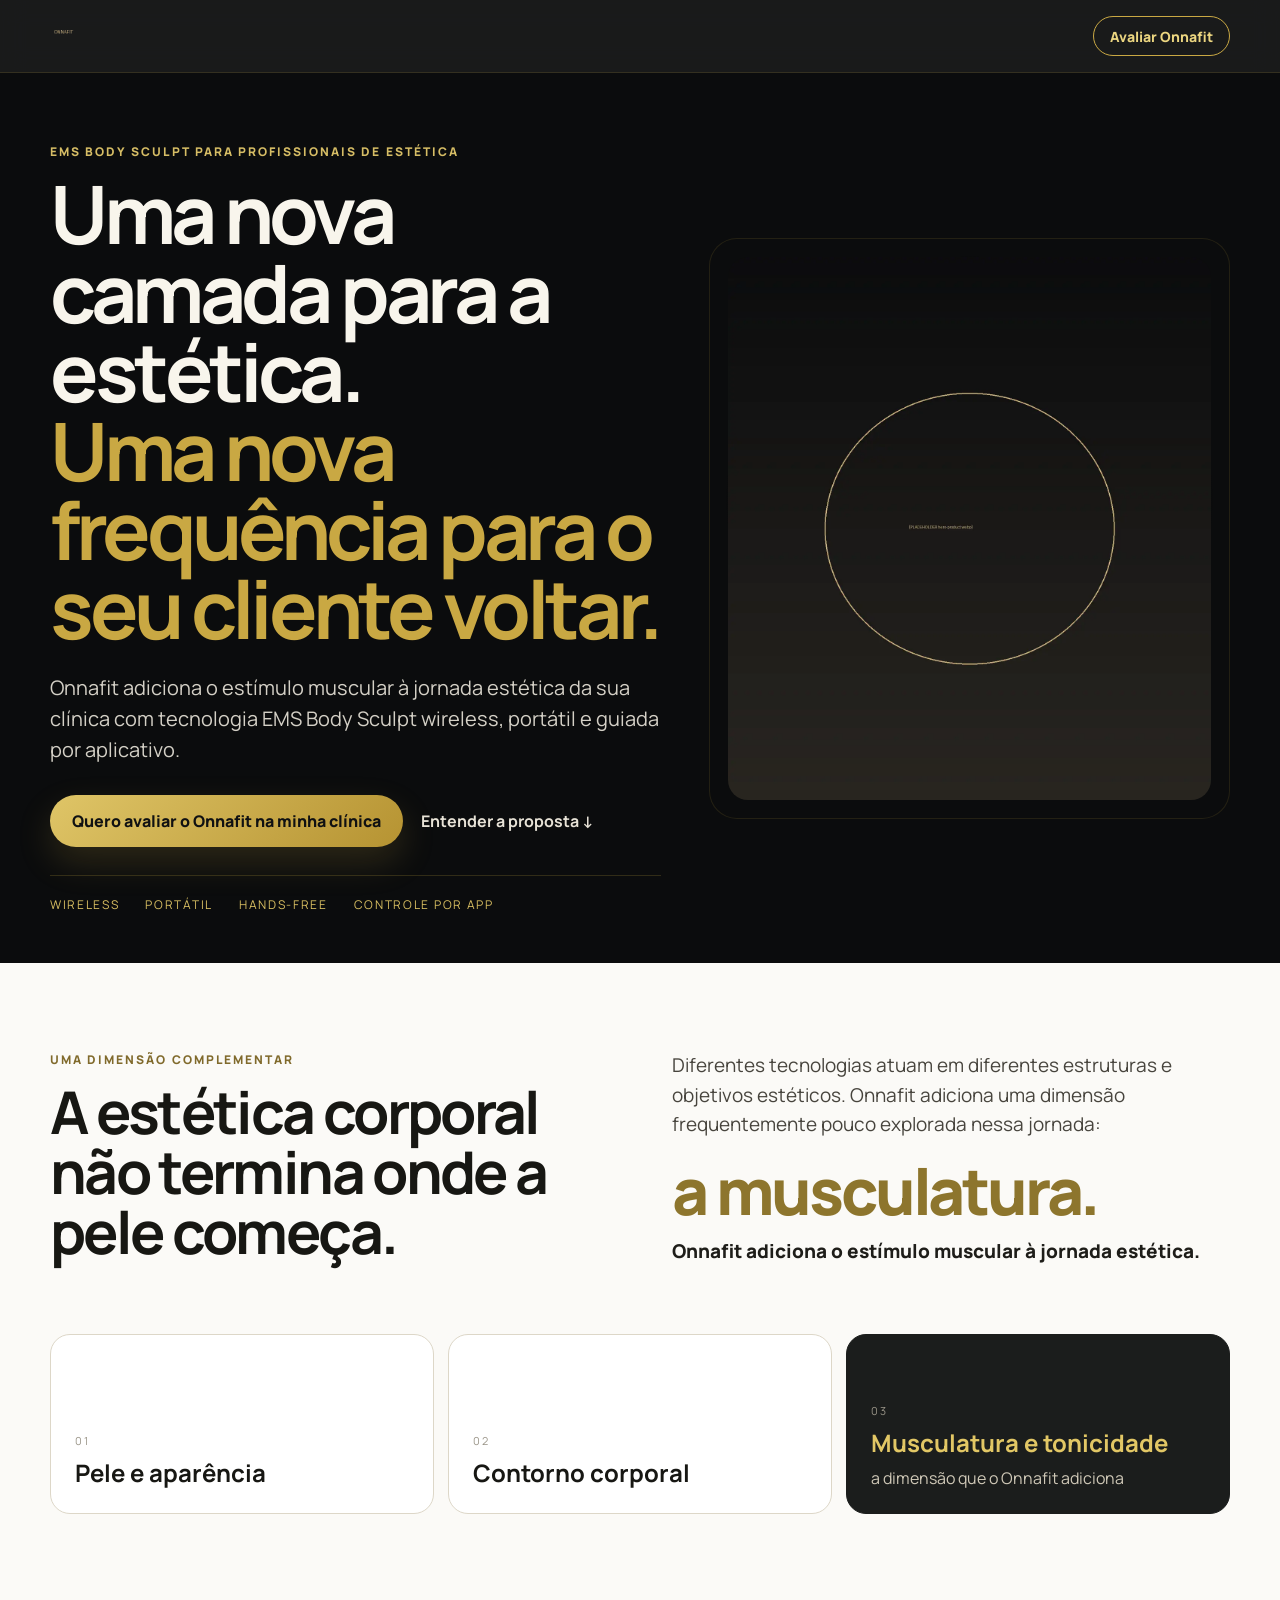
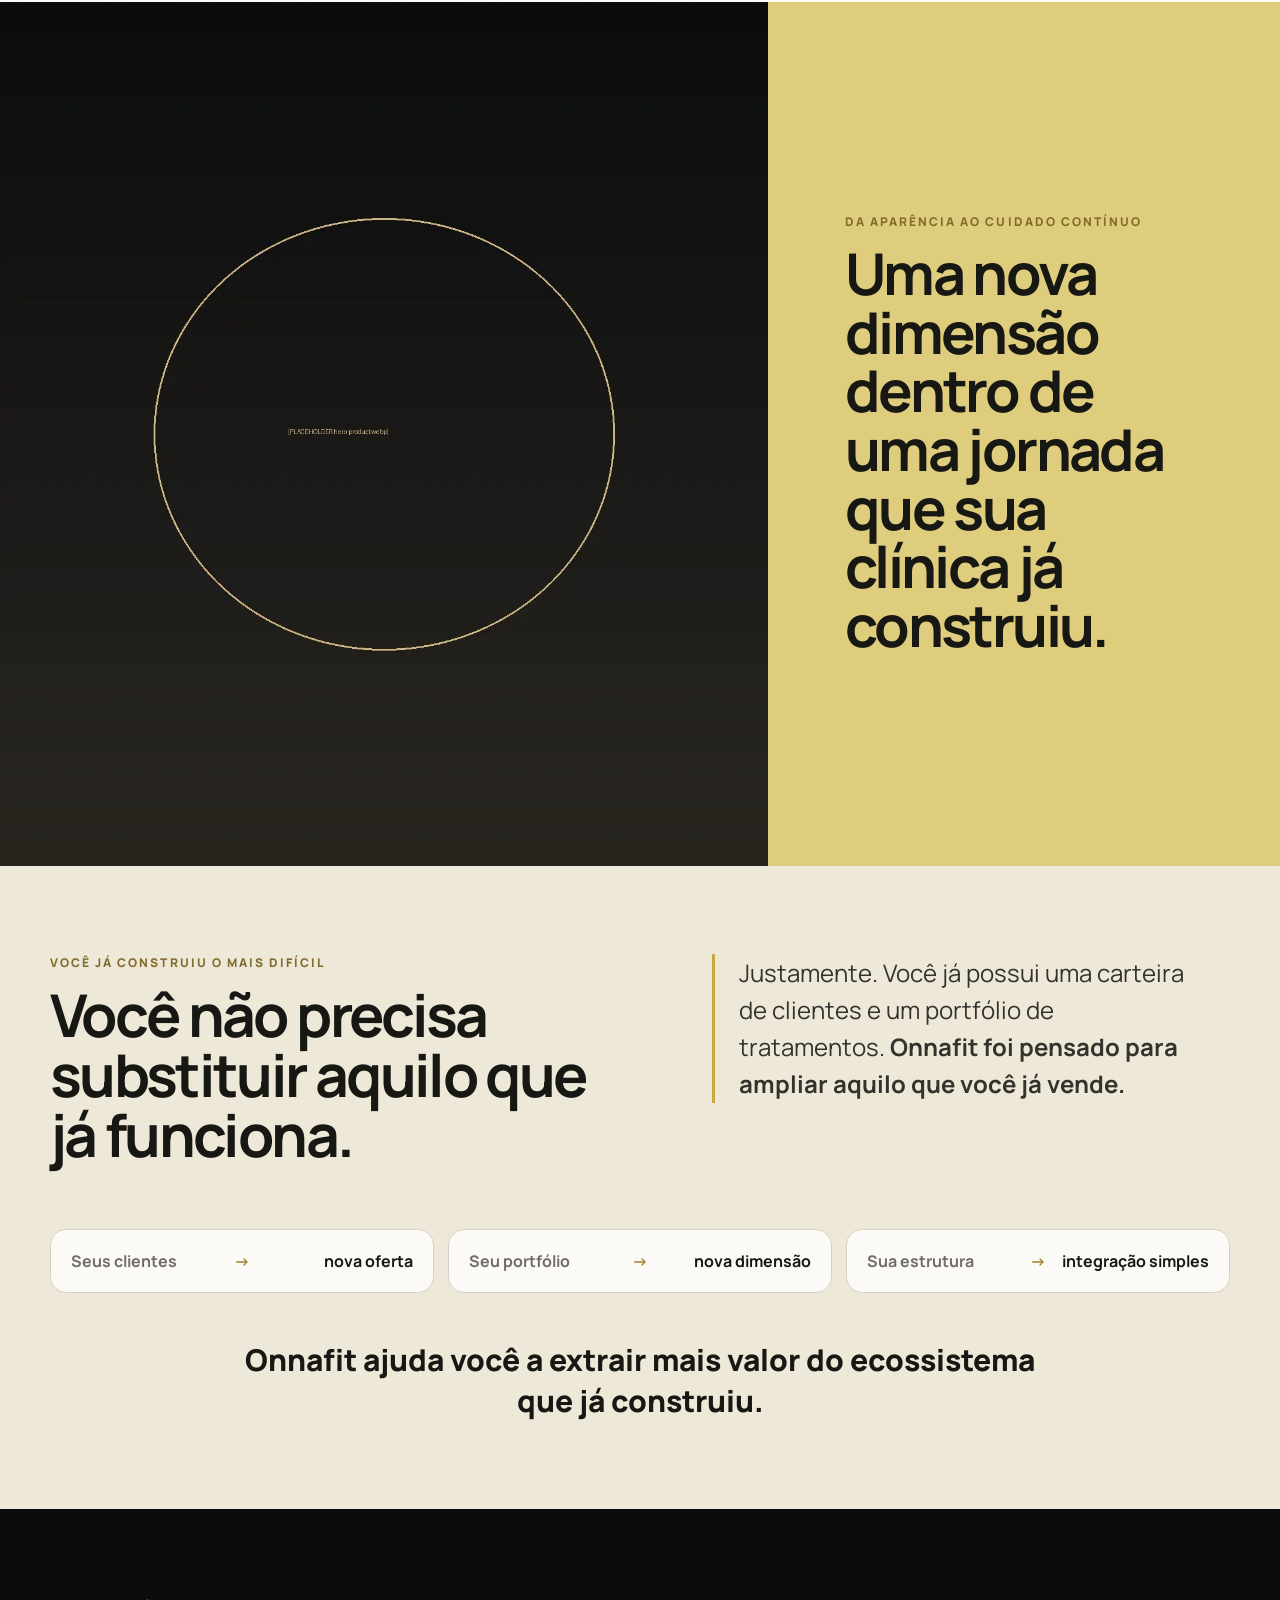
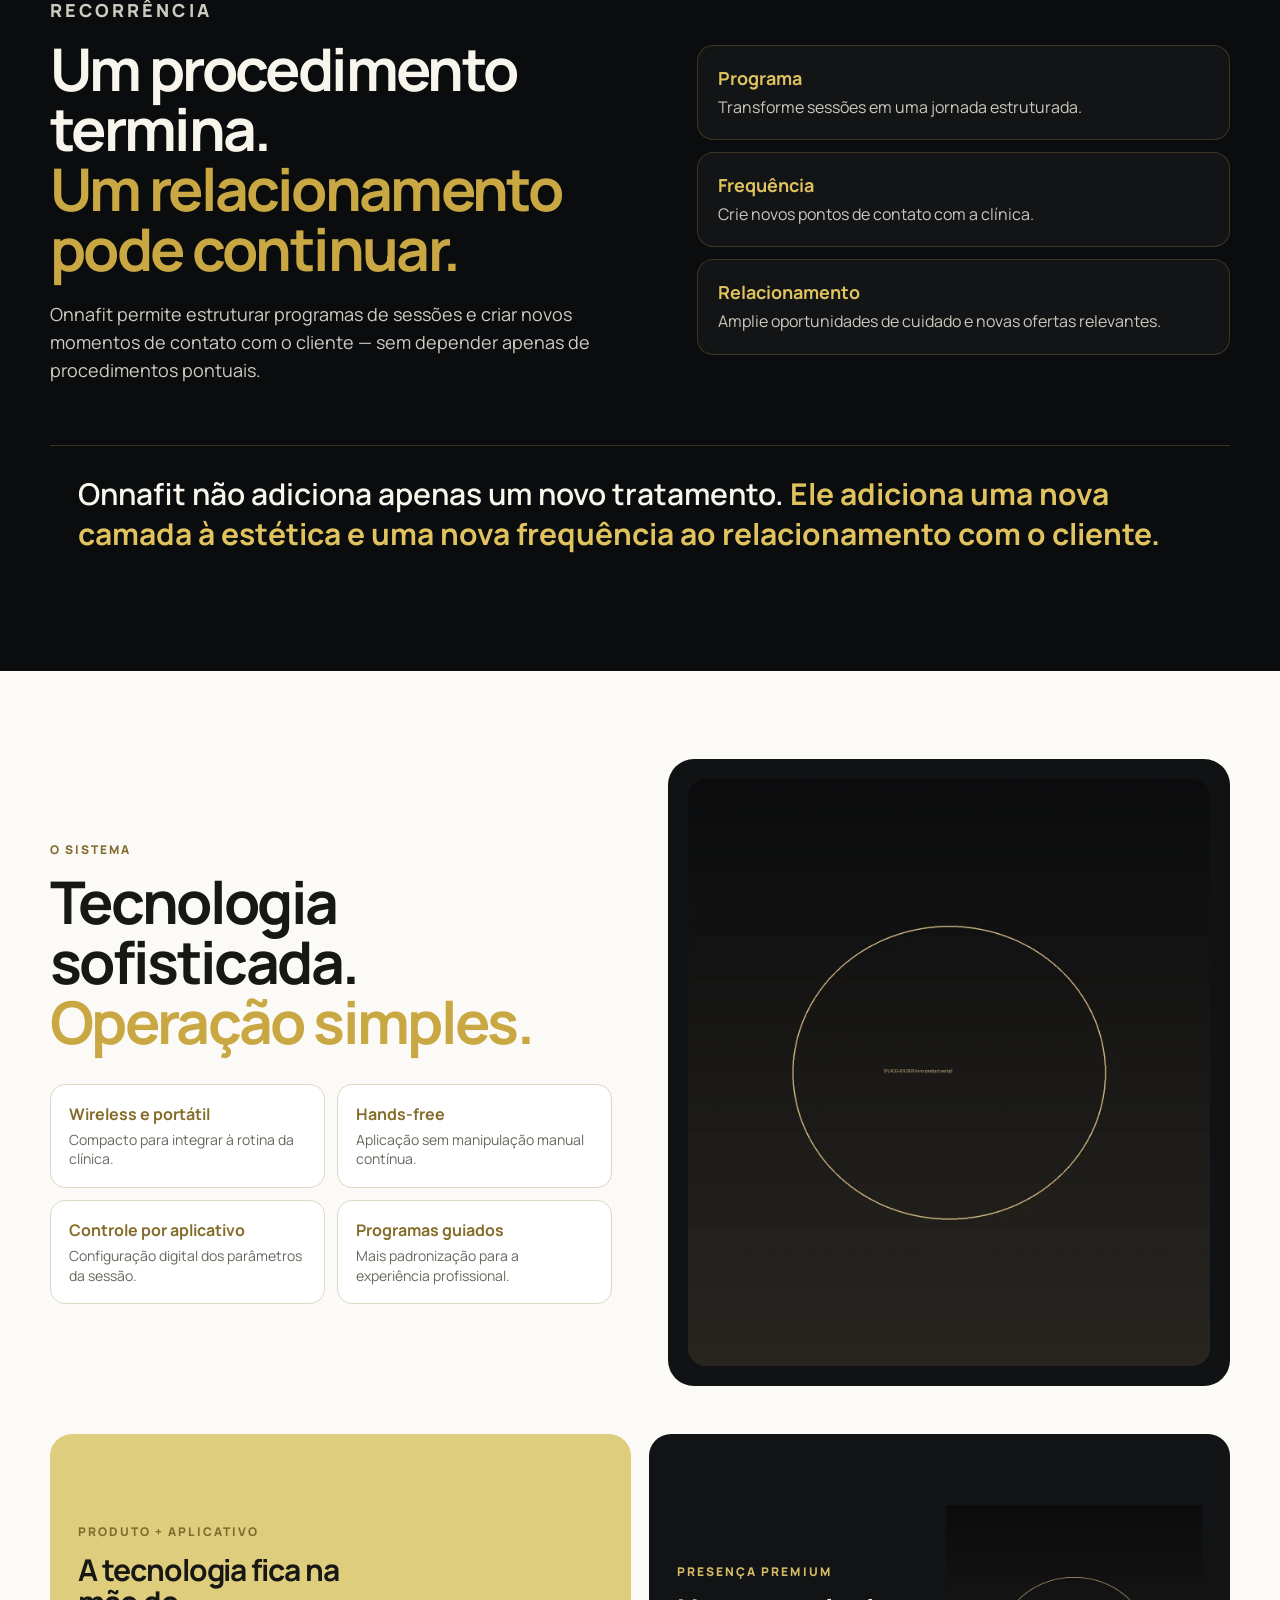
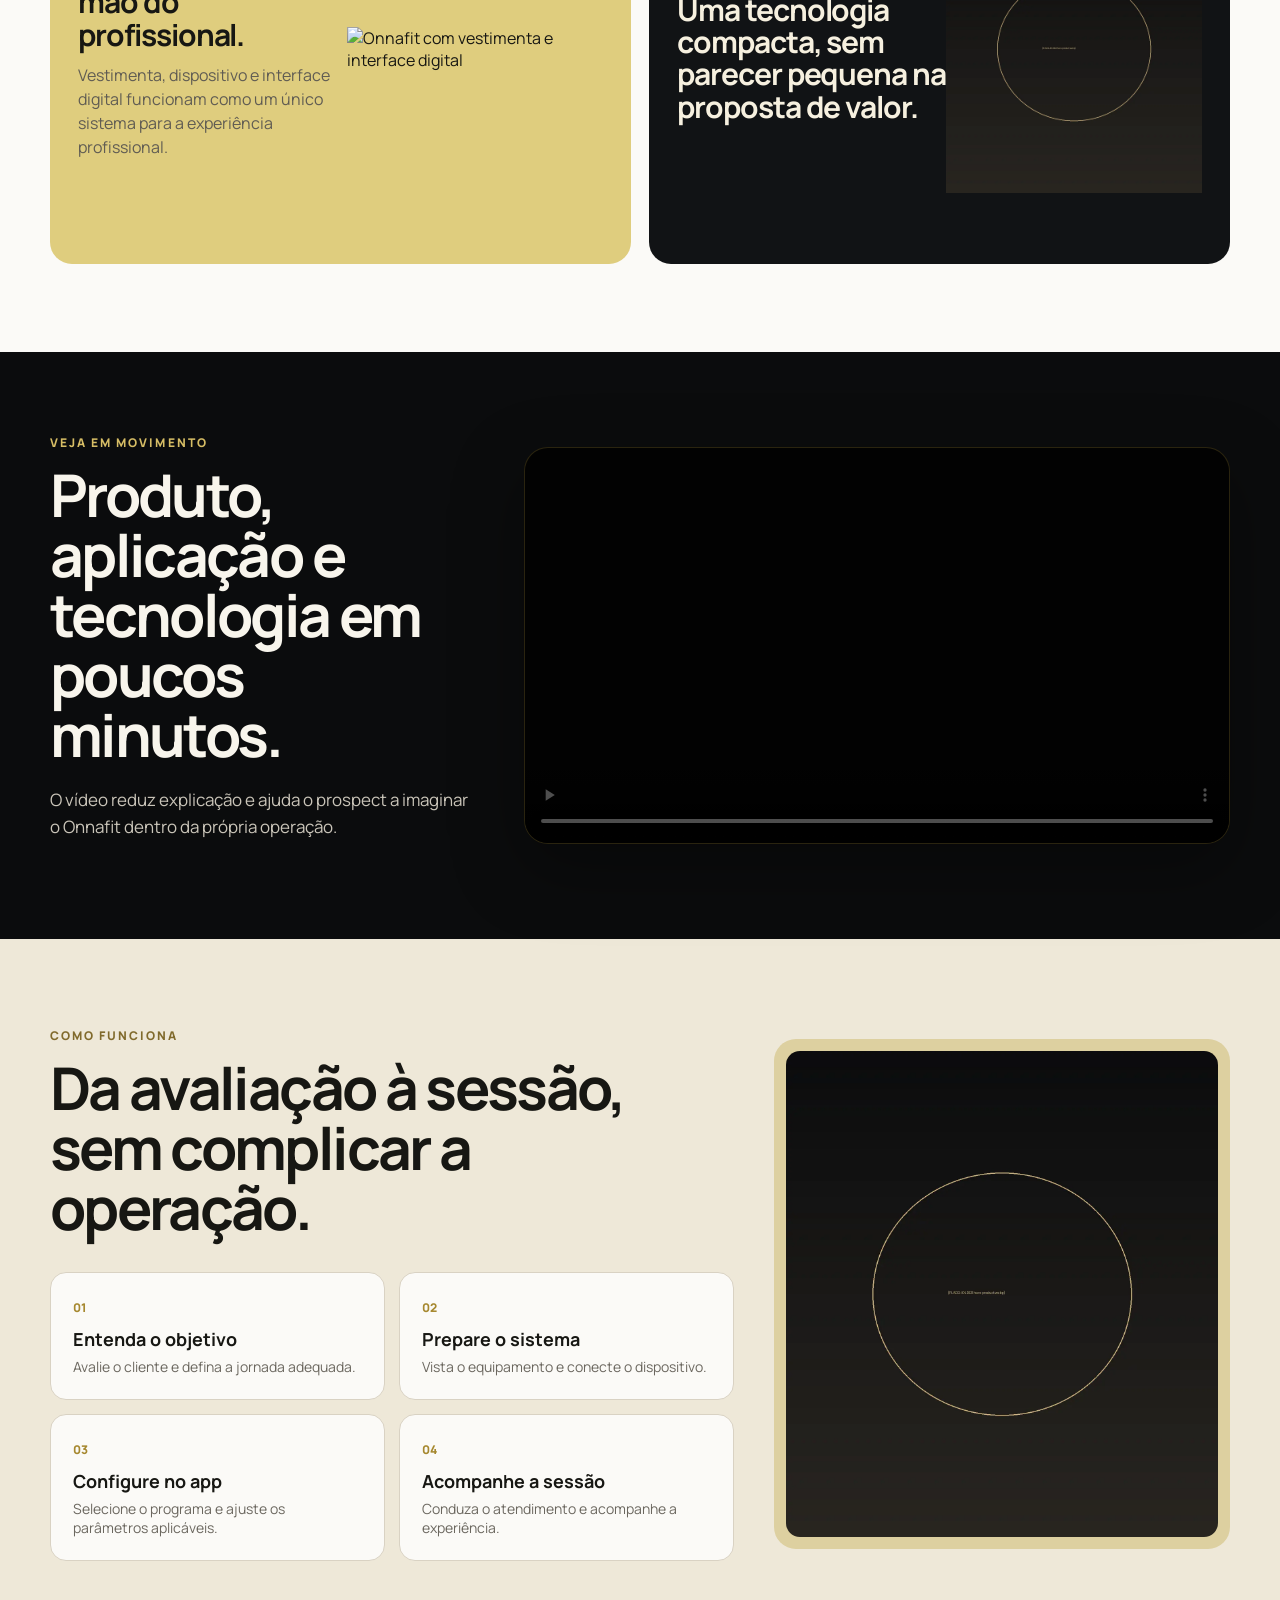
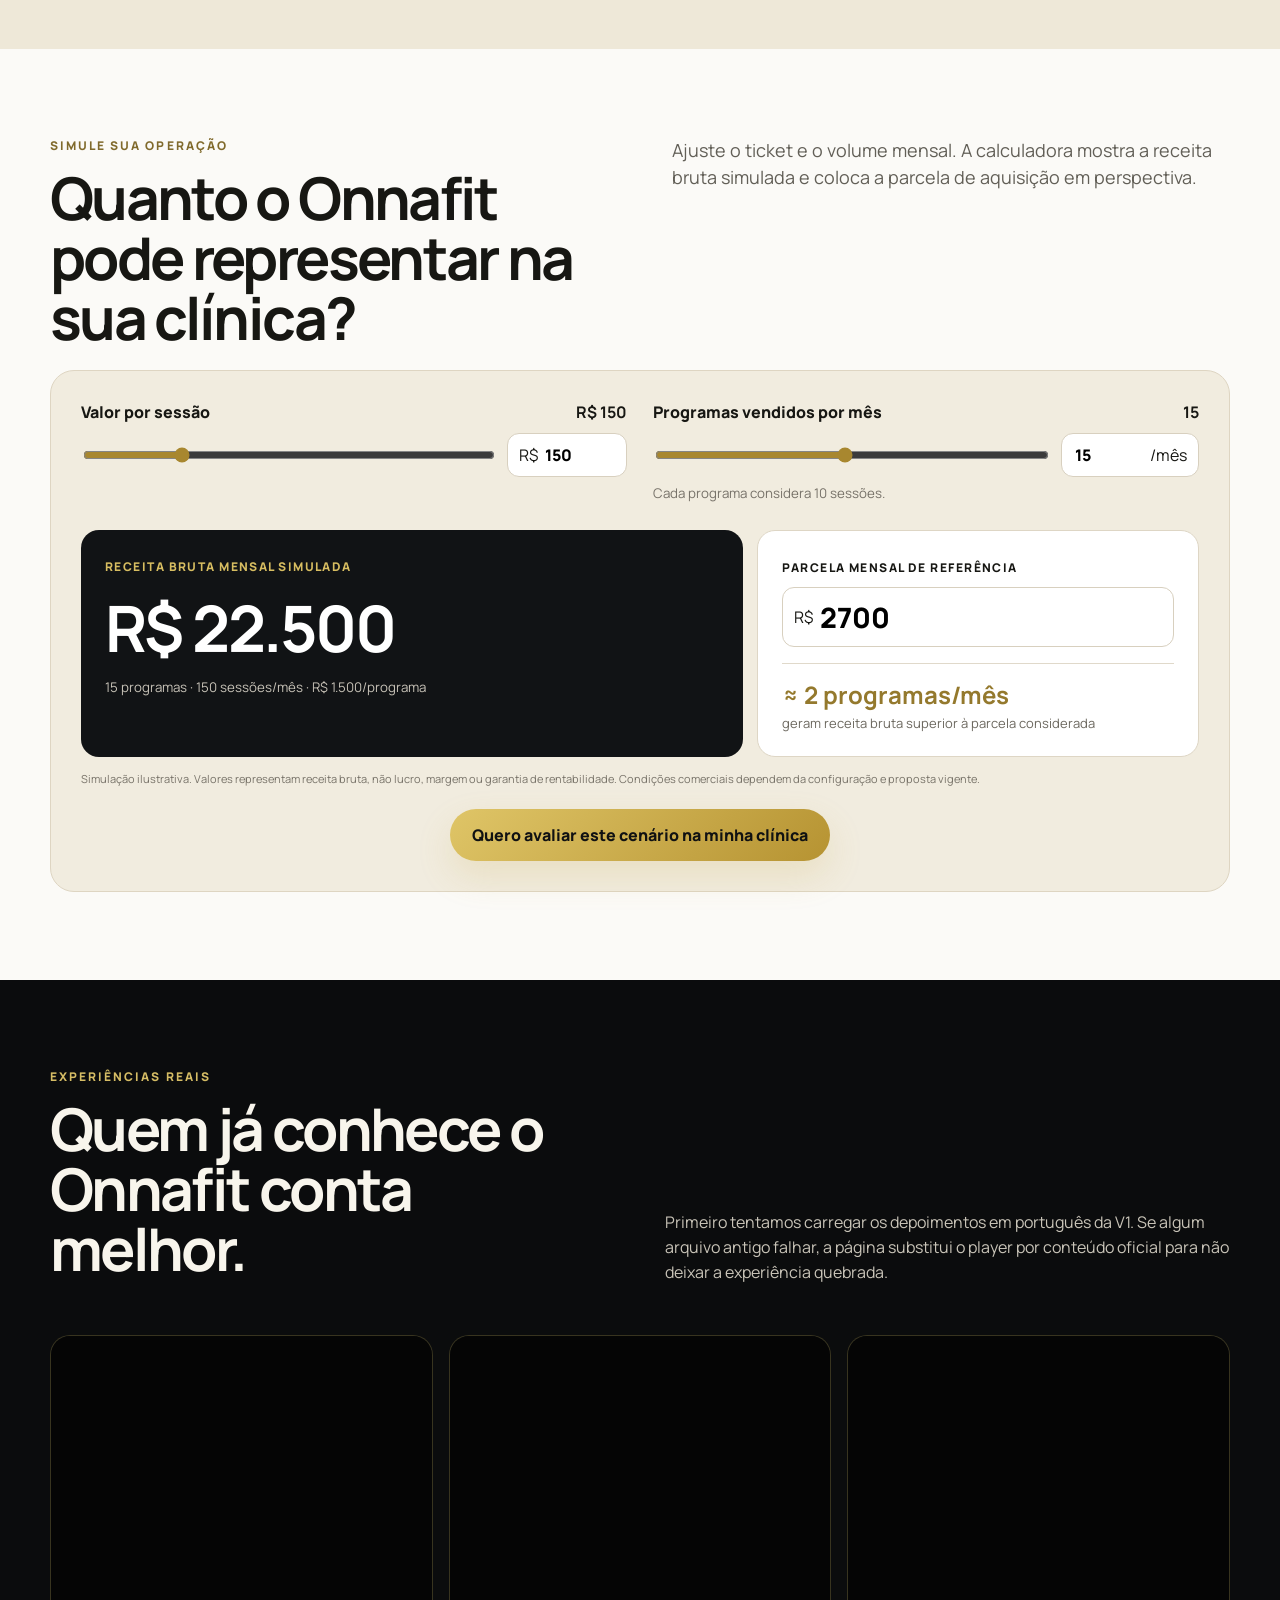
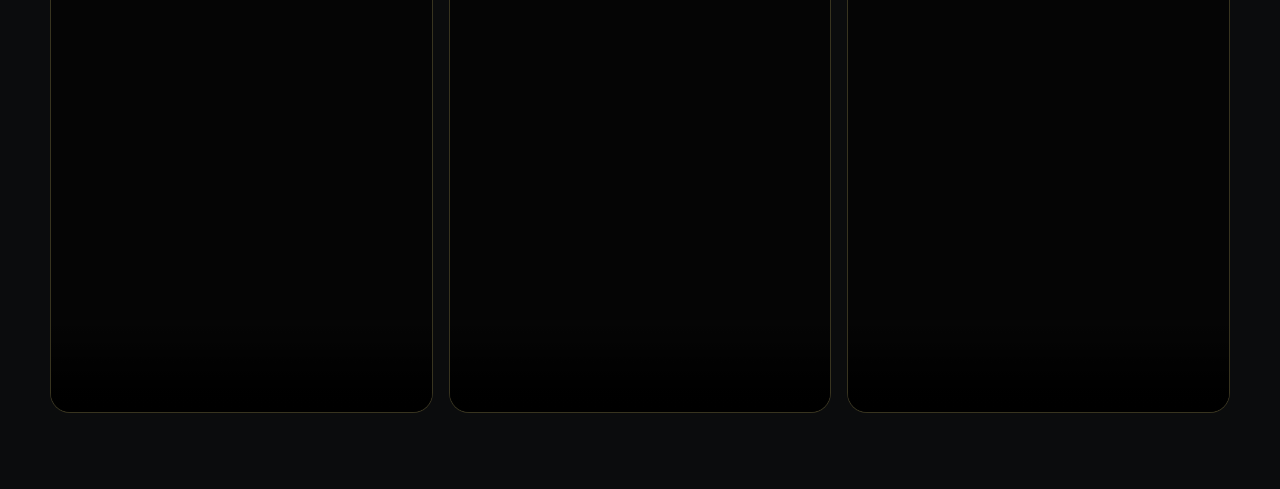
==== commit 0e81ac9c: "Usa midia validada e fallbacks oficiais na clean preview" ====
--- a/clean-preview/index.html
+++ b/clean-preview/index.html
@@ -34,7 +34,7 @@
         <ul class="attribute-line"><li>Wireless</li><li>Portátil</li><li>Hands-free</li><li>Controle por app</li></ul>
       </div>
       <figure class="hero-media">
-        <img src="../assets/hero-product.webp" alt="Sistema Onnafit em aplicação com controle pelo aplicativo">
+        <img src="https://onafit.xn--tria-4na.com/assets/hero-product.webp" alt="Sistema Onnafit em aplicação com controle pelo aplicativo" onerror="this.onerror=null;this.src='../assets/hero-product.webp'">
       </figure>
     </div>
   </section>
@@ -51,7 +51,6 @@
         <p class="strong-line">Onnafit adiciona o estímulo muscular à jornada estética.</p>
       </div>
     </div>
-
     <div class="wrap dimensions" aria-label="Dimensões da jornada estética">
       <article><span>01</span><h3>Pele e aparência</h3></article>
       <article><span>02</span><h3>Contorno corporal</h3></article>
@@ -60,8 +59,8 @@
   </section>
 
   <section class="media-break" aria-label="Onnafit no ambiente de estética">
-    <div class="media-break-image">
-      <img src="https://onnafit.com/wp-content/uploads/2024/06/beauty-center-onnafit-1024x555.jpg" alt="Onnafit integrado a um centro de estética" loading="lazy" onerror="this.onerror=null;this.src='../assets/hero-product.webp'">
+    <div class="media-break-image human-crop">
+      <img src="https://onafit.xn--tria-4na.com/assets/modelo-financeiro.webp" alt="Atendimento estético com cliente utilizando Onnafit" loading="lazy" onerror="this.onerror=null;this.src='../assets/hero-product.webp'">
     </div>
     <div class="media-break-copy">
       <p class="eyebrow ink">Da aparência ao cuidado contínuo</p>
@@ -114,25 +113,25 @@
         </div>
       </div>
       <figure class="product-media">
-        <img src="https://onafit.xn--tria-4na.com/assets/protocolos.webp" alt="Ecossistema Onnafit com vestimenta, dispositivo e aplicativo" loading="lazy" onerror="this.onerror=null;this.src='../assets/hero-product.webp'">
+        <img src="https://onafit.xn--tria-4na.com/assets/protocolos.webp" alt="Ecossistema Onnafit com vestimentas, dispositivo e aplicativo" loading="lazy" onerror="this.onerror=null;this.src='../assets/hero-product.webp'">
       </figure>
     </div>
 
     <div class="wrap tech-showcase">
       <article class="tech-panel app-panel">
         <div>
-          <p class="eyebrow ink">Controle por aplicativo</p>
+          <p class="eyebrow ink">Produto + aplicativo</p>
           <h3>A tecnologia fica na mão do profissional.</h3>
-          <p>O aplicativo concentra a configuração da sessão e reforça a percepção de uma experiência tecnológica, guiada e replicável.</p>
-        </div>
-        <img src="https://onnafit.com/wp-content/uploads/2024/01/app-movil-onnafit-1024x1024.png" alt="Aplicativo Onnafit em iPhone e iPad" loading="lazy" onerror="this.onerror=null;this.src='../assets/hero-product.webp'">
-      </article>
-      <article class="tech-panel device-panel">
-        <div>
-          <p class="eyebrow">Dispositivo wireless</p>
-          <h3>Compacto para entrar na operação sem dominar o espaço.</h3>
-        </div>
-        <img src="https://onnafit.com/wp-content/uploads/2024/01/onnafit-dispositivo-wireless-1024x1024.png" alt="Dispositivo EMS wireless Onnafit" loading="lazy" onerror="this.onerror=null;this.src='../assets/hero-product.webp'">
+          <p>Vestimenta, dispositivo e interface digital funcionam como um único sistema para a experiência profissional.</p>
+        </div>
+        <img src="https://onnafit.com/wp-content/uploads/2024/01/tratamiento-onnafit-banner-1024x1024.png" alt="Onnafit com vestimenta e interface digital" loading="lazy" onerror="this.onerror=null;this.src='https://onafit.xn--tria-4na.com/assets/protocolos.webp'">
+      </article>
+      <article class="tech-panel device-panel compact-visual">
+        <div>
+          <p class="eyebrow">Presença premium</p>
+          <h3>Uma tecnologia compacta, sem parecer pequena na proposta de valor.</h3>
+        </div>
+        <img src="https://onafit.xn--tria-4na.com/assets/hero-product.webp" alt="Detalhe da vestimenta e aplicativo Onnafit" loading="lazy" onerror="this.onerror=null;this.src='../assets/hero-product.webp'">
       </article>
     </div>
   </section>
@@ -141,14 +140,14 @@
     <div class="wrap video-layout">
       <div class="video-copy">
         <p class="eyebrow">Veja em movimento</p>
-        <h2>Entenda o Onnafit sem transformar a página em um manual.</h2>
-        <p>O vídeo institucional mostra produto, aplicação e tecnologia de forma mais rápida do que uma sequência de parágrafos.</p>
+        <h2>Produto, aplicação e tecnologia em poucos minutos.</h2>
+        <p>O vídeo reduz explicação e ajuda o prospect a imaginar o Onnafit dentro da própria operação.</p>
       </div>
       <div class="video-shell" id="institutionalShell">
-        <video id="institutionalVideo" controls preload="metadata" playsinline poster="../assets/hero-product.webp">
+        <video id="institutionalVideo" controls preload="metadata" playsinline poster="https://onafit.xn--tria-4na.com/assets/hero-product.webp">
           <source src="https://onafit.xn--tria-4na.com/assets/onnafit-institucional.mp4" type="video/mp4">
         </video>
-        <iframe id="institutionalFallback" class="video-fallback" src="https://player.vimeo.com/video/1026107987?byline=0&portrait=0&title=0" title="Vídeo oficial Onnafit" allow="autoplay; fullscreen; picture-in-picture" allowfullscreen hidden></iframe>
+        <iframe id="institutionalFallback" class="video-fallback" src="https://player.vimeo.com/video/870642756?autopause=0&byline=0&portrait=0&title=0" title="Vídeo oficial Onnafit" allow="autoplay; fullscreen; picture-in-picture" allowfullscreen hidden></iframe>
       </div>
     </div>
   </section>
@@ -165,8 +164,8 @@
           <article><span>04</span><b>Acompanhe a sessão</b><p>Conduza o atendimento e acompanhe a experiência.</p></article>
         </div>
       </div>
-      <figure class="how-media">
-        <img src="https://onnafit.com/wp-content/uploads/2024/06/dansei-ems-onnafit-centro-estetica-1024x1024.png" alt="Vestimenta Dansei e sistema Onnafit em contexto profissional" loading="lazy" onerror="this.onerror=null;this.src='../assets/hero-product.webp'">
+      <figure class="how-media human-crop">
+        <img src="https://onafit.xn--tria-4na.com/assets/modelo-financeiro.webp" alt="Profissional acompanhando cliente em sessão Onnafit" loading="lazy" onerror="this.onerror=null;this.src='../assets/hero-product.webp'">
       </figure>
     </div>
   </section>
@@ -213,19 +212,22 @@
   <section class="section dark proof-section" id="provas">
     <div class="wrap proof-heading">
       <div><p class="eyebrow">Experiências reais</p><h2>Quem já conhece o Onnafit conta melhor.</h2></div>
-      <p>Os depoimentos em português entram aqui como prova — não como decoração. No celular, deslize horizontalmente para assistir aos próximos.</p>
+      <p>Primeiro tentamos carregar os depoimentos em português da V1. Se algum arquivo antigo falhar, a página substitui o player por conteúdo oficial para não deixar a experiência quebrada.</p>
     </div>
     <div class="proof-track" id="proofTrack">
-      <article class="proof-card"><video controls preload="metadata" playsinline poster="../assets/hero-product.webp"><source src="https://onafit.xn--tria-4na.com/assets/depoimento-1.mp4" type="video/mp4"></video></article>
-      <article class="proof-card"><video controls preload="metadata" playsinline poster="https://onafit.xn--tria-4na.com/assets/protocolos.webp"><source src="https://onafit.xn--tria-4na.com/assets/depoimento-2.mp4" type="video/mp4"></video></article>
-      <article class="proof-card"><video controls preload="metadata" playsinline poster="../assets/hero-product.webp"><source src="https://onafit.xn--tria-4na.com/assets/depoimento-3.mp4" type="video/mp4"></video></article>
-    </div>
-    <div class="wrap proof-fallback" id="proofFallback" hidden>
-      <p>Os vídeos em português da versão anterior estão temporariamente indisponíveis neste navegador. A seção será internalizada com os arquivos finais antes de produção.</p>
-    </div>
+      <article class="proof-card" data-fallback="https://player.vimeo.com/video/947011325?autopause=0&byline=0&portrait=0&title=0">
+        <video controls preload="metadata" playsinline poster="https://onafit.xn--tria-4na.com/assets/hero-product.webp"><source src="https://onafit.xn--tria-4na.com/assets/depoimento-1.mp4" type="video/mp4"></video>
+      </article>
+      <article class="proof-card" data-fallback="https://player.vimeo.com/video/1017928343?autopause=0&byline=0&portrait=0&title=0">
+        <video controls preload="metadata" playsinline poster="https://onafit.xn--tria-4na.com/assets/protocolos.webp"><source src="https://onafit.xn--tria-4na.com/assets/depoimento-2.mp4" type="video/mp4"></video>
+      </article>
+      <article class="proof-card">
+        <video controls preload="metadata" playsinline poster="https://onafit.xn--tria-4na.com/assets/modelo-financeiro.webp"><source src="https://onafit.xn--tria-4na.com/assets/depoimento-3.mp4" type="video/mp4"></video>
+      </article>
+    </div>
+    <div class="wrap proof-fallback" id="proofFallback" hidden><p>Os depoimentos em português serão internalizados antes da publicação final.</p></div>
   </section>
 </main>
-
 <script src="app.js" defer></script>
 </body>
 </html>
--- a/clean-preview/styles.css
+++ b/clean-preview/styles.css
@@ -1 +1,2 @@
-*{box-sizing:border-box}html{scroll-behavior:smooth}body{margin:0;font-family:Manrope,-apple-system,BlinkMacSystemFont,"Segoe UI",sans-serif;color:#171713;background:#f7f5ef}img{max-width:100%;display:block}a{text-decoration:none;color:inherit}:root{--black:#0b0c0d;--paper:#fbfaf7;--cream:#eee8d8;--gold:#c9a843;--gold2:#a8872f;--muted:#6f6c63;--line:#ddd7c8;--radius:20px}.wrap{width:min(1180px,calc(100% - 40px));margin:auto}.section{padding:88px 0}.dark{background:var(--black);color:#f8f5ec}.light{background:var(--paper)}.cream{background:var(--cream)}.topbar{position:sticky;top:0;z-index:50;background:rgba(11,12,13,.94);backdrop-filter:blur(12px);border-bottom:1px solid rgba(201,168,67,.16)}.topbar-inner{min-height:72px;display:flex;align-items:center;justify-content:space-between}.logo{width:112px;height:auto}.btn{display:inline-flex;align-items:center;justify-content:center;min-height:52px;padding:0 22px;border-radius:999px;font-weight:800}.btn-small{min-height:40px;padding:0 16px;font-size:14px}.btn-outline{border:1px solid var(--gold);color:#ecd680}.btn-gold{background:linear-gradient(135deg,#dfc567,#b69332);color:#101112;box-shadow:0 15px 35px rgba(201,168,67,.18)}.eyebrow{text-transform:uppercase;letter-spacing:.17em;font-size:12px;font-weight:800;color:#d6bd65;margin:0 0 14px}.eyebrow.ink{color:#806a2c}h1,h2,h3,p,blockquote,figure{margin-top:0}h1{font-size:clamp(48px,6.3vw,86px);line-height:.98;letter-spacing:-.055em;margin-bottom:24px;max-width:870px}h1 span,h2 span{color:var(--gold)}h2{font-size:clamp(38px,4.6vw,66px);line-height:1.02;letter-spacing:-.045em;margin-bottom:22px}.hero{padding:70px 0 50px}.hero-grid{display:grid;grid-template-columns:1.08fr .92fr;gap:48px;align-items:center}.hero-lead{font-size:20px;line-height:1.55;color:#d4d0c6;max-width:700px}.hero-actions{display:flex;gap:18px;align-items:center;flex-wrap:wrap;margin:30px 0 28px}.text-link{font-weight:700;color:#e8e3d7}.attribute-line{display:flex;gap:26px;flex-wrap:wrap;list-style:none;padding:20px 0 0;margin:0;border-top:1px solid rgba(201,168,67,.2);font-size:12px;text-transform:uppercase;letter-spacing:.14em;color:#d9bf62}.hero-media{margin:0;background:radial-gradient(circle at 50% 45%,rgba(201,168,67,.15),transparent 60%);border:1px solid rgba(201,168,67,.13);border-radius:28px;padding:18px}.hero-media img{border-radius:20px}.split-intro,.statement-grid,.calc-intro{display:grid;grid-template-columns:1fr 1fr;gap:64px;align-items:start}.intro-copy{font-size:19px;line-height:1.55;color:#47443d}.muscle-word{font-size:clamp(46px,5vw,72px);line-height:1;font-weight:800;letter-spacing:-.05em;color:#8d752d;margin:20px 0 14px}.strong-line{font-weight:800;color:#1e1d19}.dimensions{display:grid;grid-template-columns:repeat(3,1fr);gap:14px;margin-top:48px}.dimensions article{min-height:180px;border:1px solid var(--line);border-radius:var(--radius);padding:24px;display:flex;flex-direction:column;justify-content:flex-end;background:white}.dimensions article span{font-size:11px;letter-spacing:.15em;color:#9a9588}.dimensions article h3{font-size:24px;margin:8px 0 0}.dimensions article.active{background:#1b1d1c;color:#f6f1e2;border-color:#1b1d1c}.dimensions article.active h3{color:#e2c765}.dimensions article.active p{margin:8px 0 0;color:#cfc8b7}.statement-grid blockquote{font-size:24px;line-height:1.55;border-left:3px solid var(--gold);padding-left:24px;color:#34322d}.value-map{display:grid;grid-template-columns:repeat(3,1fr);gap:14px;margin-top:42px}.value-map div{background:#fbfaf7;border:1px solid #d8d1c1;border-radius:16px;padding:20px;display:grid;grid-template-columns:1fr auto 1fr;gap:12px;align-items:center}.value-map span{color:#706d64;font-weight:700}.value-map b{color:#a28327}.value-map strong{text-align:right}.center-closing{text-align:center;font-size:30px;font-weight:800;max-width:850px;margin-top:46px}.recurring-grid{display:grid;grid-template-columns:1.05fr .95fr;gap:58px;align-items:center}.recurring-copy p{font-size:18px;line-height:1.55;color:#cfcbc1}.recurring-cards{display:grid;gap:12px}.recurring-cards article{border:1px solid rgba(201,168,67,.23);border-radius:16px;padding:20px;background:#121416}.recurring-cards strong{display:block;color:#e0c35e;font-size:18px;margin-bottom:6px}.recurring-cards span{color:#cbc7bd;line-height:1.45}.thesis-box{margin-top:42px;padding:28px;border-top:1px solid rgba(201,168,67,.25);font-size:30px;line-height:1.35;font-weight:600}.thesis-box strong{color:#e0c35e}.product-grid{display:grid;grid-template-columns:1fr 1fr;gap:56px;align-items:center}.features{display:grid;grid-template-columns:1fr 1fr;gap:12px;margin-top:32px}.features article{padding:18px;border:1px solid var(--line);border-radius:15px;background:#fff}.features b{display:block;color:#846c29;margin-bottom:5px}.features p{margin:0;color:#69665e;line-height:1.4;font-size:14px}.product-media{margin:0;border-radius:26px;overflow:hidden;background:#101214;padding:20px}.product-media img{border-radius:18px}.compact-title{max-width:820px}.steps{display:grid;grid-template-columns:repeat(4,1fr);gap:14px;margin-top:34px}.steps article{background:#fbfaf7;border:1px solid #d9d2c3;border-radius:16px;padding:22px}.steps span{font-size:12px;font-weight:800;color:#a6882f}.steps b{display:block;font-size:18px;margin:10px 0 6px}.steps p{margin:0;color:#6b675f;line-height:1.4;font-size:14px}.calc-intro>p{font-size:18px;line-height:1.5;color:#625f57}.calculator{background:#f1ecdf;border:1px solid #ded5c2;border-radius:24px;padding:30px}.calc-controls{display:grid;grid-template-columns:1fr 1fr;gap:26px}.calc-controls label{display:flex;justify-content:space-between;gap:20px;font-weight:800;margin-bottom:10px}.control-row{display:grid;grid-template-columns:1fr auto;gap:14px;align-items:center}.control-row input[type=range]{width:100%;accent-color:var(--gold2)}.number-box,.installment-input{display:flex;align-items:center;gap:5px;background:#fff;border:1px solid #d8d0bf;border-radius:12px;padding:9px 11px}.number-box input,.installment-input input{width:72px;border:0;background:transparent;font:inherit;font-weight:800;outline:0}.calc-controls small{display:block;margin-top:7px;color:#777269}.calc-output{display:grid;grid-template-columns:1.2fr .8fr;gap:14px;margin-top:28px}.revenue-card,.installment-card{border-radius:18px;padding:24px}.revenue-card{background:#111315;color:white}.revenue-card>span,.installment-card>label{font-size:12px;text-transform:uppercase;letter-spacing:.12em;font-weight:800}.revenue-card>span{color:#d7bd61}.revenue-card>strong{display:block;font-size:clamp(42px,5vw,64px);letter-spacing:-.04em;margin:8px 0 4px}.revenue-card small{color:#c7c2b7}.installment-card{background:#fff;border:1px solid #ded6c5}.installment-input{margin:10px 0 16px}.installment-input input{width:120px;font-size:28px}.equivalence{border-top:1px solid #e0d9ca;padding-top:14px}.equivalence strong{display:block;color:#94792d;font-size:24px}.equivalence span{display:block;color:#6c685f;font-size:13px;line-height:1.4;margin-top:3px}.legal-note{font-size:11px;color:#777268;line-height:1.4;margin:14px 0 0}.calc-cta{text-align:center;margin-top:22px}@media(max-width:760px){.wrap{width:min(100% - 30px,1180px)}.section{padding:54px 0}.topbar-inner{min-height:62px}.logo{width:86px}.btn-small{font-size:12px;padding:0 13px;min-height:38px}.hero{padding:38px 0 30px}.hero-grid,.split-intro,.statement-grid,.recurring-grid,.product-grid,.calc-intro{grid-template-columns:1fr;gap:24px}.hero-copy{order:1}.hero-media{order:2;padding:8px;border-radius:18px}.hero-media img{border-radius:13px}h1{font-size:clamp(44px,12vw,60px);line-height:1}.hero-lead{font-size:16px;line-height:1.45}.hero-actions{display:grid;gap:12px;margin:24px 0 20px}.hero-actions .btn{width:100%}.text-link{text-align:center}.attribute-line{gap:10px 18px;font-size:10px}.eyebrow{font-size:10px}h2{font-size:clamp(34px,9.5vw,46px)}.intro-copy{font-size:16px}.muscle-word{font-size:48px}.dimensions{grid-template-columns:1fr 1fr;gap:9px;margin-top:28px}.dimensions article{min-height:112px;padding:15px}.dimensions article h3{font-size:17px}.dimensions article.active{grid-column:1/-1}.statement-grid blockquote{font-size:18px;padding-left:15px}.value-map{grid-template-columns:1fr;gap:8px;margin-top:26px}.value-map div{padding:14px;font-size:14px}.center-closing{font-size:22px;margin-top:28px}.recurring-copy p{font-size:15px}.recurring-cards{display:flex;overflow-x:auto;gap:10px;margin-right:-15px;padding-right:15px;scroll-snap-type:x mandatory}.recurring-cards article{flex:0 0 78%;scroll-snap-align:start}.thesis-box{font-size:21px;padding:22px 0 0;margin-top:28px}.features{gap:8px}.features article{padding:13px}.features b{font-size:13px}.features p{font-size:11px}.product-media{padding:10px;border-radius:18px}.steps{grid-template-columns:1fr 1fr;gap:8px;margin-top:24px}.steps article{padding:14px}.steps b{font-size:14px}.steps p{font-size:11px}.calculator{padding:14px;border-radius:17px}.calc-controls{grid-template-columns:1fr;gap:20px}.calc-controls label{font-size:13px}.control-row{grid-template-columns:1fr 112px;gap:8px}.number-box{padding:7px 8px}.calc-output{grid-template-columns:1fr;gap:8px;margin-top:18px}.revenue-card,.installment-card{padding:16px}.revenue-card>strong{font-size:42px}.installment-card{display:grid;grid-template-columns:1fr auto;gap:10px;align-items:center}.installment-card>label{grid-column:1/-1}.installment-input{margin:0}.installment-input input{font-size:22px;width:86px}.equivalence{border:0;padding:0;text-align:right}.equivalence strong{font-size:18px}.equivalence span{font-size:10px;max-width:145px}.legal-note{font-size:9.5px}.calc-cta .btn{width:100%}}+*{box-sizing:border-box}html{scroll-behavior:smooth}body{margin:0;font-family:Manrope,-apple-system,BlinkMacSystemFont,"Segoe UI",sans-serif;color:#171713;background:#f7f5ef}img{max-width:100%;display:block}a{text-decoration:none;color:inherit}:root{--black:#0b0c0d;--paper:#fbfaf7;--cream:#eee8d8;--gold:#c9a843;--gold2:#a8872f;--muted:#6f6c63;--line:#ddd7c8;--radius:20px}.wrap{width:min(1180px,calc(100% - 40px));margin:auto}.section{padding:88px 0}.dark{background:var(--black);color:#f8f5ec}.light{background:var(--paper)}.cream{background:var(--cream)}.topbar{position:sticky;top:0;z-index:50;background:rgba(11,12,13,.94);backdrop-filter:blur(12px);border-bottom:1px solid rgba(201,168,67,.16)}.topbar-inner{min-height:72px;display:flex;align-items:center;justify-content:space-between}.logo{width:112px;height:auto}.btn{display:inline-flex;align-items:center;justify-content:center;min-height:52px;padding:0 22px;border-radius:999px;font-weight:800}.btn-small{min-height:40px;padding:0 16px;font-size:14px}.btn-outline{border:1px solid var(--gold);color:#ecd680}.btn-gold{background:linear-gradient(135deg,#dfc567,#b69332);color:#101112;box-shadow:0 15px 35px rgba(201,168,67,.18)}.eyebrow{text-transform:uppercase;letter-spacing:.17em;font-size:12px;font-weight:800;color:#d6bd65;margin:0 0 14px}.eyebrow.ink{color:#806a2c}h1,h2,h3,p,blockquote,figure{margin-top:0}h1{font-size:clamp(48px,6.3vw,86px);line-height:.98;letter-spacing:-.055em;margin-bottom:24px;max-width:870px}h1 span,h2 span{color:var(--gold)}h2{font-size:clamp(38px,4.6vw,66px);line-height:1.02;letter-spacing:-.045em;margin-bottom:22px}.hero{padding:70px 0 50px}.hero-grid{display:grid;grid-template-columns:1.08fr .92fr;gap:48px;align-items:center}.hero-lead{font-size:20px;line-height:1.55;color:#d4d0c6;max-width:700px}.hero-actions{display:flex;gap:18px;align-items:center;flex-wrap:wrap;margin:30px 0 28px}.text-link{font-weight:700;color:#e8e3d7}.attribute-line{display:flex;gap:26px;flex-wrap:wrap;list-style:none;padding:20px 0 0;margin:0;border-top:1px solid rgba(201,168,67,.2);font-size:12px;text-transform:uppercase;letter-spacing:.14em;color:#d9bf62}.hero-media{margin:0;background:radial-gradient(circle at 50% 45%,rgba(201,168,67,.15),transparent 60%);border:1px solid rgba(201,168,67,.13);border-radius:28px;padding:18px}.hero-media img{border-radius:20px}.split-intro,.statement-grid,.calc-intro{display:grid;grid-template-columns:1fr 1fr;gap:64px;align-items:start}.intro-copy{font-size:19px;line-height:1.55;color:#47443d}.muscle-word{font-size:clamp(46px,5vw,72px);line-height:1;font-weight:800;letter-spacing:-.05em;color:#8d752d;margin:20px 0 14px}.strong-line{font-weight:800;color:#1e1d19}.dimensions{display:grid;grid-template-columns:repeat(3,1fr);gap:14px;margin-top:48px}.dimensions article{min-height:180px;border:1px solid var(--line);border-radius:var(--radius);padding:24px;display:flex;flex-direction:column;justify-content:flex-end;background:white}.dimensions article span{font-size:11px;letter-spacing:.15em;color:#9a9588}.dimensions article h3{font-size:24px;margin:8px 0 0}.dimensions article.active{background:#1b1d1c;color:#f6f1e2;border-color:#1b1d1c}.dimensions article.active h3{color:#e2c765}.dimensions article.active p{margin:8px 0 0;color:#cfc8b7}.media-break{display:grid;grid-template-columns:1.2fr .8fr;background:#dfcd7e}.media-break-image{min-height:520px;overflow:hidden}.media-break-image img{width:100%;height:100%;object-fit:cover}.media-break-copy{display:flex;flex-direction:column;justify-content:center;padding:clamp(40px,6vw,84px)}.media-break-copy h2{font-size:clamp(36px,4.5vw,62px);margin:0}.statement-grid blockquote{font-size:24px;line-height:1.55;border-left:3px solid var(--gold);padding-left:24px;color:#34322d}.value-map{display:grid;grid-template-columns:repeat(3,1fr);gap:14px;margin-top:42px}.value-map div{background:#fbfaf7;border:1px solid #d8d1c1;border-radius:16px;padding:20px;display:grid;grid-template-columns:1fr auto 1fr;gap:12px;align-items:center}.value-map span{color:#706d64;font-weight:700}.value-map b{color:#a28327}.value-map strong{text-align:right}.center-closing{text-align:center;font-size:30px;font-weight:800;max-width:850px;margin-top:46px}.recurring-grid{display:grid;grid-template-columns:1.05fr .95fr;gap:58px;align-items:center}.recurring-copy p{font-size:18px;line-height:1.55;color:#cfcbc1}.recurring-cards{display:grid;gap:12px}.recurring-cards article{border:1px solid rgba(201,168,67,.23);border-radius:16px;padding:20px;background:#121416}.recurring-cards strong{display:block;color:#e0c35e;font-size:18px;margin-bottom:6px}.recurring-cards span{color:#cbc7bd;line-height:1.45}.thesis-box{margin-top:42px;padding:28px;border-top:1px solid rgba(201,168,67,.25);font-size:30px;line-height:1.35;font-weight:600}.thesis-box strong{color:#e0c35e}.product-grid{display:grid;grid-template-columns:1fr 1fr;gap:56px;align-items:center}.features{display:grid;grid-template-columns:1fr 1fr;gap:12px;margin-top:32px}.features article{padding:18px;border:1px solid var(--line);border-radius:15px;background:#fff}.features b{display:block;color:#846c29;margin-bottom:5px}.features p{margin:0;color:#69665e;line-height:1.4;font-size:14px}.product-media{margin:0;border-radius:26px;overflow:hidden;background:#101214;padding:20px}.product-media img{border-radius:18px}.tech-showcase{display:grid;grid-template-columns:1fr 1fr;gap:18px;margin-top:48px}.tech-panel{border-radius:22px;min-height:430px;padding:28px;display:grid;grid-template-columns:1fr .95fr;align-items:center;overflow:hidden}.tech-panel h3{font-size:30px;line-height:1.08;letter-spacing:-.035em;margin-bottom:12px}.tech-panel p:last-child{color:#605c53;line-height:1.5}.tech-panel img{width:100%;max-height:330px;object-fit:contain}.app-panel{background:#dfcd7e}.device-panel{background:#111315;color:#f6f0df}.device-panel p:last-child{color:#ccc5b6}.video-section{padding:82px 0}.video-layout{display:grid;grid-template-columns:.75fr 1.25fr;gap:50px;align-items:center}.video-copy p:last-child{color:#cac5b9;font-size:17px;line-height:1.55}.video-shell{aspect-ratio:16/9;background:#020202;border-radius:24px;overflow:hidden;border:1px solid rgba(201,168,67,.2);box-shadow:0 24px 70px rgba(0,0,0,.35)}.video-shell video,.video-shell iframe{width:100%;height:100%;display:block;border:0}.how-layout{display:grid;grid-template-columns:1.2fr .8fr;gap:40px;align-items:center}.how-media{margin:0;border-radius:22px;overflow:hidden;background:#ddd0a0;padding:12px}.how-media img{width:100%;height:100%;max-height:580px;object-fit:cover;border-radius:14px}.compact-title{max-width:820px}.steps{display:grid;grid-template-columns:repeat(2,1fr);gap:14px;margin-top:34px}.steps article{background:#fbfaf7;border:1px solid #d9d2c3;border-radius:16px;padding:22px}.steps span{font-size:12px;font-weight:800;color:#a6882f}.steps b{display:block;font-size:18px;margin:10px 0 6px}.steps p{margin:0;color:#6b675f;line-height:1.4;font-size:14px}.calc-intro>p{font-size:18px;line-height:1.5;color:#625f57}.calculator{background:#f1ecdf;border:1px solid #ded5c2;border-radius:24px;padding:30px}.calc-controls{display:grid;grid-template-columns:1fr 1fr;gap:26px}.calc-controls label{display:flex;justify-content:space-between;gap:20px;font-weight:800;margin-bottom:10px}.control-row{display:grid;grid-template-columns:1fr auto;gap:14px;align-items:center}.control-row input[type=range]{width:100%;accent-color:var(--gold2)}.number-box,.installment-input{display:flex;align-items:center;gap:5px;background:#fff;border:1px solid #d8d0bf;border-radius:12px;padding:9px 11px}.number-box input,.installment-input input{width:72px;border:0;background:transparent;font:inherit;font-weight:800;outline:0}.calc-controls small{display:block;margin-top:7px;color:#777269}.calc-output{display:grid;grid-template-columns:1.2fr .8fr;gap:14px;margin-top:28px}.revenue-card,.installment-card{border-radius:18px;padding:24px}.revenue-card{background:#111315;color:white}.revenue-card>span,.installment-card>label{font-size:12px;text-transform:uppercase;letter-spacing:.12em;font-weight:800}.revenue-card>span{color:#d7bd61}.revenue-card>strong{display:block;font-size:clamp(42px,5vw,64px);letter-spacing:-.04em;margin:8px 0 4px}.revenue-card small{color:#c7c2b7}.installment-card{background:#fff;border:1px solid #ded6c5}.installment-input{margin:10px 0 16px}.installment-input input{width:120px;font-size:28px}.equivalence{border-top:1px solid #e0d9ca;padding-top:14px}.equivalence strong{display:block;color:#94792d;font-size:24px}.equivalence span{display:block;color:#6c685f;font-size:13px;line-height:1.4;margin-top:3px}.legal-note{font-size:11px;color:#777268;line-height:1.4;margin:14px 0 0}.calc-cta{text-align:center;margin-top:22px}.proof-section{padding-bottom:76px}.proof-heading{display:grid;grid-template-columns:1fr 1fr;gap:50px;align-items:end}.proof-heading>p{color:#c9c4b8;line-height:1.55;font-size:16px}.proof-track{width:min(1180px,calc(100% - 40px));margin:34px auto 0;display:grid;grid-template-columns:repeat(3,1fr);gap:16px}.proof-card{background:#141617;border-radius:20px;overflow:hidden;border:1px solid rgba(201,168,67,.2)}.proof-card video{width:100%;display:block;background:#050505;aspect-ratio:9/16;object-fit:cover}.proof-fallback{margin-top:20px;color:#c9c3b5}.proof-fallback p{margin:0}
+@media(max-width:760px){.wrap{width:min(100% - 30px,1180px)}.section{padding:54px 0}.topbar-inner{min-height:62px}.logo{width:86px}.btn-small{font-size:12px;padding:0 13px;min-height:38px}.hero{padding:38px 0 30px}.hero-grid,.split-intro,.statement-grid,.recurring-grid,.product-grid,.calc-intro,.video-layout,.how-layout,.proof-heading{grid-template-columns:1fr;gap:24px}.hero-copy{order:1}.hero-media{order:2;padding:8px;border-radius:18px}.hero-media img{border-radius:13px}h1{font-size:clamp(44px,12vw,60px);line-height:1}.hero-lead{font-size:16px;line-height:1.45}.hero-actions{display:grid;gap:12px;margin:24px 0 20px}.hero-actions .btn{width:100%}.text-link{text-align:center}.attribute-line{gap:10px 18px;font-size:10px}.eyebrow{font-size:10px}h2{font-size:clamp(34px,9.5vw,46px)}.intro-copy{font-size:16px}.muscle-word{font-size:48px}.dimensions{grid-template-columns:1fr 1fr;gap:9px;margin-top:28px}.dimensions article{min-height:112px;padding:15px}.dimensions article h3{font-size:17px}.dimensions article.active{grid-column:1/-1}.media-break{grid-template-columns:1fr}.media-break-image{min-height:320px;max-height:430px}.media-break-copy{padding:28px 20px}.media-break-copy h2{font-size:31px}.statement-grid blockquote{font-size:18px;padding-left:15px}.value-map{grid-template-columns:1fr;gap:8px;margin-top:26px}.value-map div{padding:14px;font-size:14px}.center-closing{font-size:22px;margin-top:28px}.recurring-copy p{font-size:15px}.recurring-cards{display:flex;overflow-x:auto;gap:10px;margin-right:-15px;padding-right:15px;scroll-snap-type:x mandatory}.recurring-cards article{flex:0 0 78%;scroll-snap-align:start}.thesis-box{font-size:21px;padding:22px 0 0;margin-top:28px}.features{gap:8px}.features article{padding:13px}.features b{font-size:13px}.features p{font-size:11px}.product-media{padding:10px;border-radius:18px}.tech-showcase{grid-template-columns:1fr;margin-top:24px}.tech-panel{min-height:0;padding:20px;grid-template-columns:1fr;gap:10px}.tech-panel h3{font-size:25px}.tech-panel img{max-height:270px}.video-section{padding:54px 0}.video-copy p:last-child{font-size:14px}.video-shell{border-radius:16px}.how-media{order:-1;padding:8px}.how-media img{max-height:380px}.steps{grid-template-columns:1fr 1fr;gap:8px;margin-top:24px}.steps article{padding:14px}.steps b{font-size:14px}.steps p{font-size:11px}.calculator{padding:14px;border-radius:17px}.calc-controls{grid-template-columns:1fr;gap:20px}.calc-controls label{font-size:13px}.control-row{grid-template-columns:1fr 112px;gap:8px}.number-box{padding:7px 8px}.calc-output{grid-template-columns:1fr;gap:8px;margin-top:18px}.revenue-card,.installment-card{padding:16px}.revenue-card>strong{font-size:42px}.installment-card{display:grid;grid-template-columns:1fr auto;gap:10px;align-items:center}.installment-card>label{grid-column:1/-1}.installment-input{margin:0}.installment-input input{font-size:22px;width:86px}.equivalence{border:0;padding:0;text-align:right}.equivalence strong{font-size:18px}.equivalence span{font-size:10px;max-width:145px}.legal-note{font-size:9.5px}.calc-cta .btn{width:100%}.proof-track{display:flex;overflow-x:auto;gap:12px;width:auto;margin:22px 0 0;padding:0 15px 12px;scroll-snap-type:x mandatory}.proof-card{flex:0 0 78%;scroll-snap-align:center}.proof-heading>p{font-size:13px}.proof-card video{max-height:560px}.proof-section{padding-bottom:54px}}
